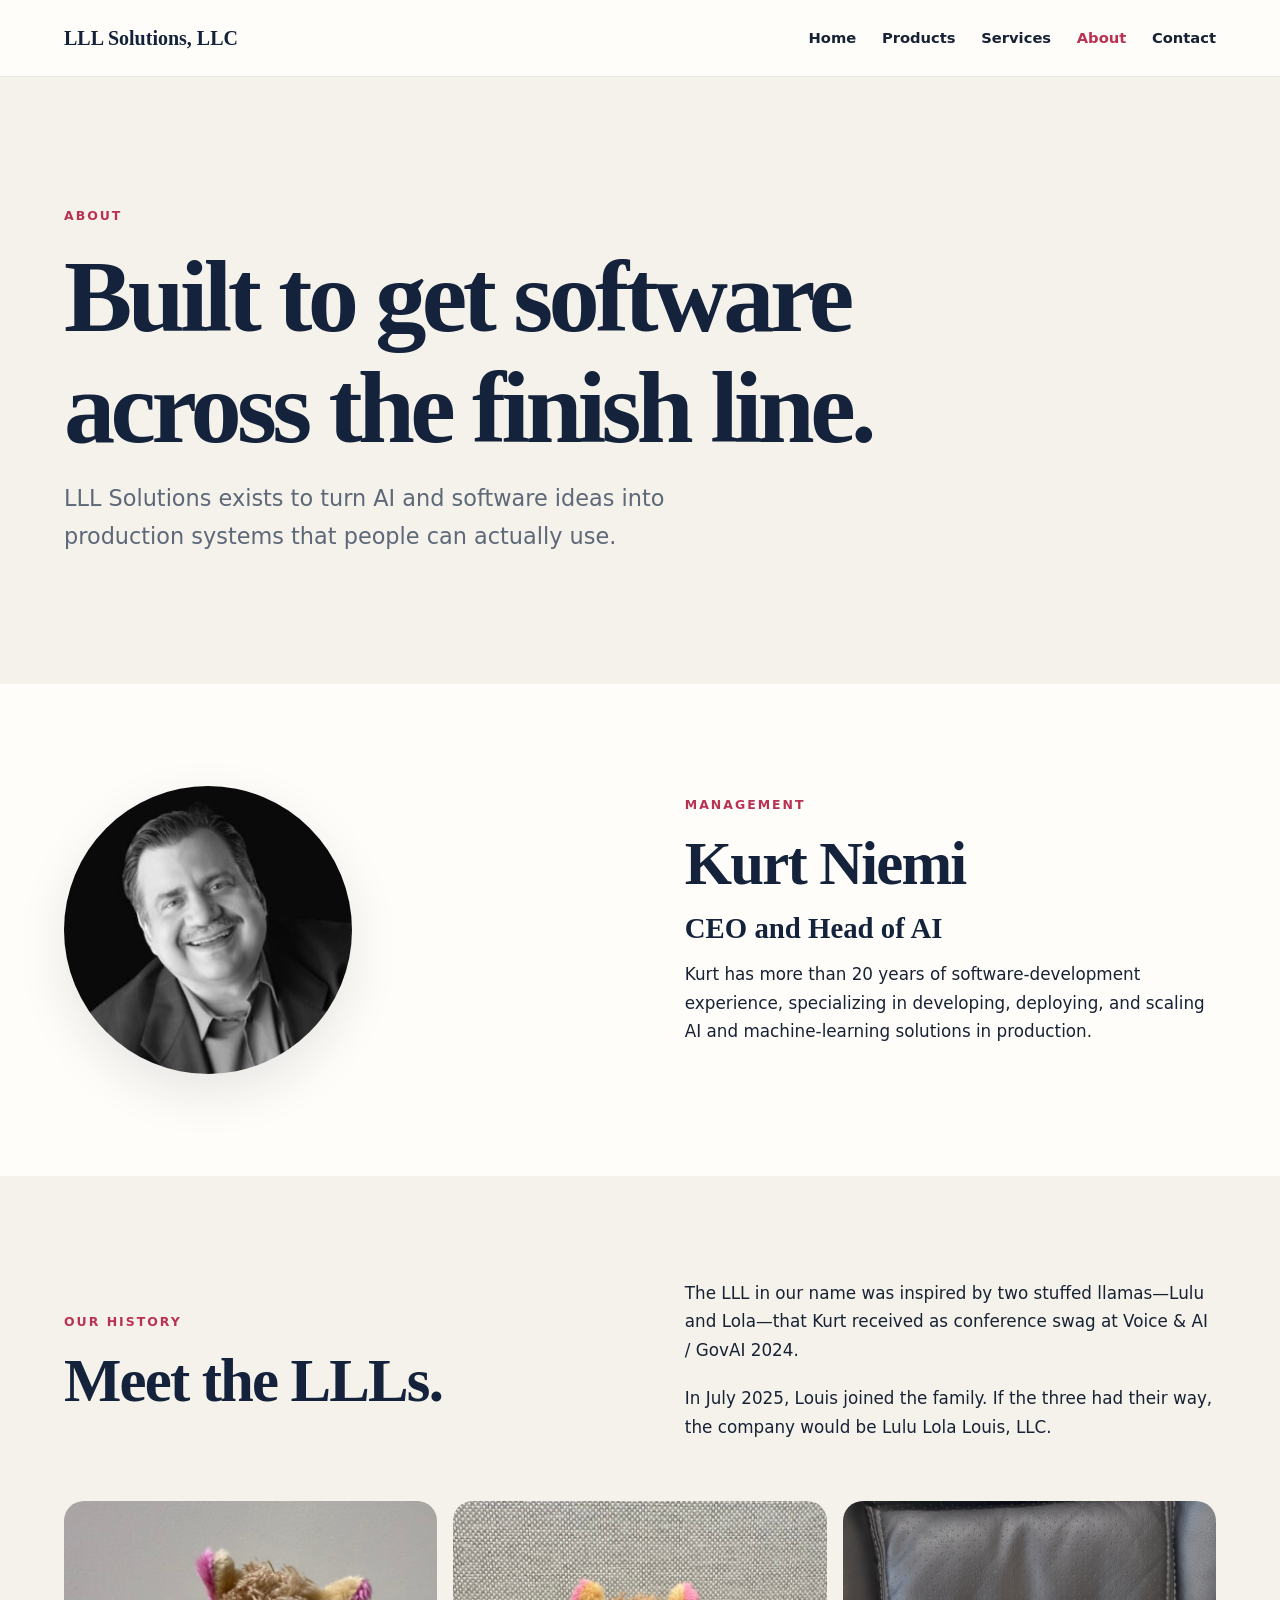
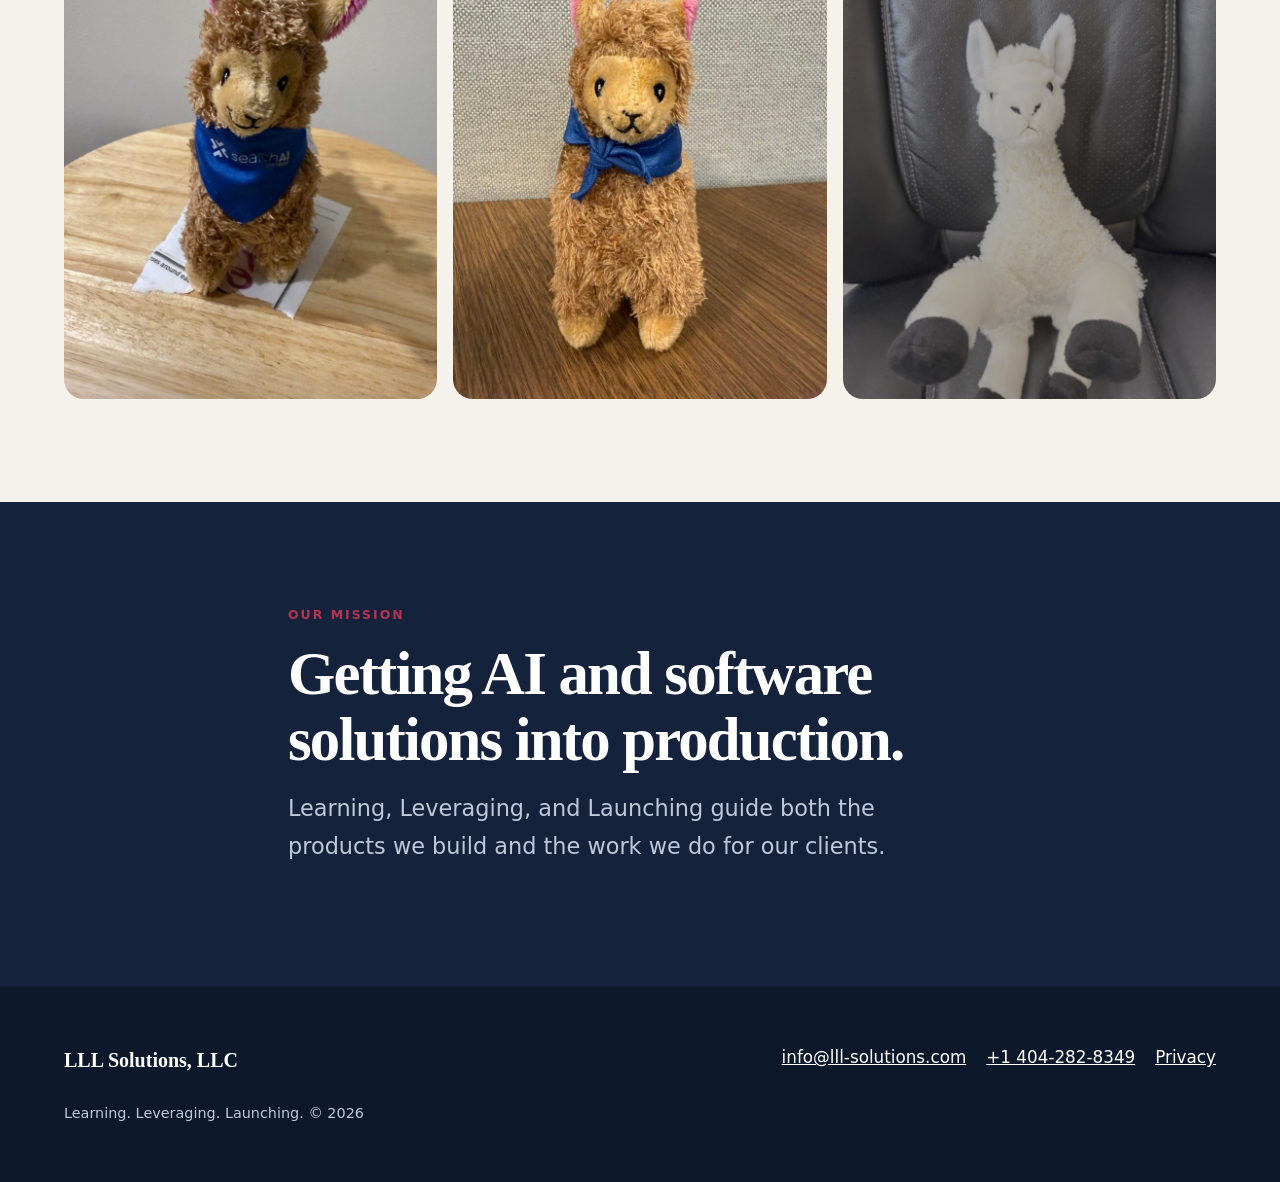
==== about/index.html @ f2076dd1 "Launch static LLL Solutions website" ====
<!doctype html>
<html lang="en">
<head>
  <meta charset="utf-8"><meta name="viewport" content="width=device-width, initial-scale=1">
  <meta name="description" content="The story, leadership, and mission of LLL Solutions.">
  <title>About — LLL Solutions, LLC</title>
  <link rel="stylesheet" href="/assets/styles.css"><script src="/assets/site.js" defer></script>
</head>
<body>
  <site-header></site-header>
  <main id="main">
    <header class="page-hero"><div class="container"><p class="eyebrow">About</p><h1>Built to get software across the finish line.</h1><p class="lede">LLL Solutions exists to turn AI and software ideas into production systems that people can actually use.</p></div></header>
    <section class="section"><div class="container split"><div><img class="profile-image" src="/assets/images/kurt-niemi.jpg" alt="Kurt Niemi, CEO and Head of AI"></div><div><p class="eyebrow">Management</p><h2>Kurt Niemi</h2><h3>CEO and Head of AI</h3><p>Kurt has more than 20 years of software-development experience, specializing in developing, deploying, and scaling AI and machine-learning solutions in production.</p></div></div></section>
    <section class="section section--soft"><div class="container split"><div><p class="eyebrow">Our history</p><h2>Meet the LLLs.</h2></div><div><p>The LLL in our name was inspired by two stuffed llamas—Lulu and Lola—that Kurt received as conference swag at Voice &amp; AI / GovAI 2024.</p><p>In July 2025, Louis joined the family. If the three had their way, the company would be Lulu Lola Louis, LLC.</p></div></div><div class="container gallery"><img src="/assets/images/lulu.jpg" alt="Lulu the llama"><img src="/assets/images/lola.jpg" alt="Lola the llama"><img src="/assets/images/louie.png" alt="Louis the llama"></div></section>
    <section class="section section--dark"><div class="text-container"><p class="eyebrow">Our mission</p><h2>Getting AI and software solutions into production.</h2><p class="lede">Learning, Leveraging, and Launching guide both the products we build and the work we do for our clients.</p></div></section>
  </main>
  <site-footer></site-footer>
</body>
</html>
---- assets/styles.css ----
:root {
  --ink: #172234;
  --muted: #5d6878;
  --paper: #fffdf9;
  --surface: #f5f2eb;
  --surface-strong: #e9e3d8;
  --accent: #e85473;
  --accent-dark: #b93252;
  --teal: #0d7770;
  --navy: #14233b;
  --white: #ffffff;
  --radius: 1.25rem;
  --shadow: 0 18px 50px rgb(23 34 52 / 10%);
  --content: 72rem;
  --text: 44rem;
  --space-section: clamp(4rem, 8vw, 7rem);
}

* { box-sizing: border-box; }

html { scroll-behavior: smooth; }

body {
  margin: 0;
  color: var(--ink);
  background: var(--paper);
  font-family: Inter, ui-sans-serif, system-ui, -apple-system, BlinkMacSystemFont, "Segoe UI", sans-serif;
  font-size: 1.05rem;
  line-height: 1.7;
}

img { display: block; max-width: 100%; }
a { color: var(--teal); }
a:hover { color: var(--accent-dark); }

h1, h2, h3 {
  margin: 0 0 1rem;
  color: var(--navy);
  font-family: Georgia, "Times New Roman", serif;
  line-height: 1.08;
}

h1 { font-size: clamp(3rem, 8vw, 6.5rem); letter-spacing: -0.045em; }
h2 { font-size: clamp(2.1rem, 5vw, 3.8rem); letter-spacing: -0.03em; }
h3 { font-size: clamp(1.35rem, 3vw, 1.8rem); }
p { margin: 0 0 1.25rem; }

.skip-link {
  position: fixed;
  left: 1rem;
  top: -5rem;
  z-index: 100;
  padding: .75rem 1rem;
  background: var(--navy);
  color: var(--white);
}
.skip-link:focus { top: 1rem; }

.site-header {
  position: sticky;
  top: 0;
  z-index: 20;
  border-bottom: 1px solid rgb(23 34 52 / 9%);
  background: rgb(255 253 249 / 92%);
  backdrop-filter: blur(16px);
}

.nav-wrap {
  display: flex;
  align-items: center;
  justify-content: space-between;
  width: min(calc(100% - 2rem), var(--content));
  min-height: 4.75rem;
  margin: auto;
  gap: 1.5rem;
}

.brand {
  color: var(--navy);
  font-family: Georgia, "Times New Roman", serif;
  font-size: 1.25rem;
  font-weight: 700;
  text-decoration: none;
  white-space: nowrap;
}

.nav-links { display: flex; align-items: center; gap: clamp(.7rem, 2vw, 1.6rem); }
.nav-links a { color: var(--ink); font-size: .92rem; font-weight: 700; text-decoration: none; }
.nav-links a:hover, .nav-links a[aria-current="page"] { color: var(--accent-dark); }

.container { width: min(calc(100% - 2rem), var(--content)); margin-inline: auto; }
.text-container { width: min(calc(100% - 2rem), var(--text)); margin-inline: auto; }
.section { padding-block: var(--space-section); }
.section--soft { background: var(--surface); }
.section--dark { color: #dfe8f5; background: var(--navy); }
.section--dark h2, .section--dark h3 { color: var(--white); }

.eyebrow {
  margin-bottom: 1rem;
  color: var(--accent-dark);
  font-size: .78rem;
  font-weight: 800;
  letter-spacing: .16em;
  text-transform: uppercase;
}

.lede { max-width: 43rem; color: var(--muted); font-size: clamp(1.15rem, 2vw, 1.4rem); }
.section--dark .lede { color: #bdc9da; }

.hero {
  display: grid;
  grid-template-columns: 1.1fr .9fr;
  align-items: center;
  min-height: calc(100vh - 4.75rem);
  gap: clamp(2rem, 7vw, 6rem);
  padding-block: clamp(4rem, 10vw, 8rem);
}

.hero__image, .feature-image {
  overflow: hidden;
  border-radius: var(--radius);
  box-shadow: var(--shadow);
}
.hero__image img, .feature-image img { width: 100%; aspect-ratio: 1; object-fit: cover; }

.actions { display: flex; flex-wrap: wrap; gap: .8rem; margin-top: 2rem; }
.button {
  display: inline-flex;
  align-items: center;
  justify-content: center;
  min-height: 3rem;
  padding: .7rem 1.2rem;
  border: 2px solid var(--navy);
  border-radius: 999px;
  background: var(--navy);
  color: var(--white);
  font-weight: 800;
  text-decoration: none;
}
.button:hover { border-color: var(--accent-dark); background: var(--accent-dark); color: var(--white); }
.button--ghost { background: transparent; color: var(--navy); }

.split {
  display: grid;
  grid-template-columns: repeat(2, minmax(0, 1fr));
  align-items: center;
  gap: clamp(2rem, 7vw, 6rem);
}

.card-grid { display: grid; grid-template-columns: repeat(3, minmax(0, 1fr)); gap: 1.25rem; margin-top: 3rem; }
.card {
  overflow: hidden;
  border: 1px solid rgb(23 34 52 / 9%);
  border-radius: var(--radius);
  background: var(--white);
  box-shadow: 0 10px 35px rgb(23 34 52 / 7%);
}
.card img { width: 100%; aspect-ratio: 16 / 10; object-fit: cover; }
.card__body { padding: 1.5rem; }
.card__body p:last-child { margin-bottom: 0; }

.page-hero { padding-block: clamp(4rem, 10vw, 8rem); background: var(--surface); }
.page-hero h1 { max-width: 60rem; }
.page-hero .lede { margin-bottom: 0; }

.profile-image { width: min(18rem, 70vw); border-radius: 50%; box-shadow: var(--shadow); }
.gallery { display: grid; grid-template-columns: repeat(3, minmax(0, 1fr)); gap: 1rem; margin-top: 2.5rem; }
.gallery img { width: 100%; aspect-ratio: 3 / 4; border-radius: var(--radius); object-fit: cover; }

.contact-panel {
  padding: clamp(2rem, 6vw, 4rem);
  border-radius: var(--radius);
  background: var(--navy);
  color: #dfe8f5;
  box-shadow: var(--shadow);
}
.contact-panel h2 { color: var(--white); }
.contact-panel a { color: #ff9caf; }
.contact-list { display: grid; gap: .8rem; margin: 2rem 0 0; padding: 0; list-style: none; }
.contact-list a { font-size: clamp(1.15rem, 3vw, 1.6rem); font-weight: 800; }

.legal { padding-block: var(--space-section); }
.legal h2 { margin-top: 2.5rem; font-size: 1.8rem; }

.site-footer { padding-block: 3.5rem; color: #bdc9da; background: #0d182a; }
.footer-grid { display: grid; grid-template-columns: 1fr auto; gap: 2rem; }
.footer-links { display: flex; flex-wrap: wrap; gap: .6rem 1.25rem; }
.site-footer a { color: var(--white); }
.copyright { margin: 1.5rem 0 0; font-size: .9rem; }

@media (max-width: 760px) {
  .nav-wrap { align-items: flex-start; flex-direction: column; padding-block: 1rem; }
  .nav-links { width: 100%; overflow-x: auto; padding-bottom: .25rem; }
  .site-header { position: static; }
  .hero { min-height: auto; }
  .hero, .split, .card-grid, .gallery, .footer-grid { grid-template-columns: 1fr; }
  .hero__image { max-width: 30rem; }
  .gallery { grid-template-columns: repeat(2, minmax(0, 1fr)); }
  .gallery img:last-child { grid-column: 1 / -1; width: 50%; margin-inline: auto; }
}

@media (prefers-reduced-motion: no-preference) {
  .card, .button { transition: transform 180ms ease, box-shadow 180ms ease, background 180ms ease; }
  .card:hover { transform: translateY(-4px); box-shadow: var(--shadow); }
  .button:hover { transform: translateY(-1px); }
}
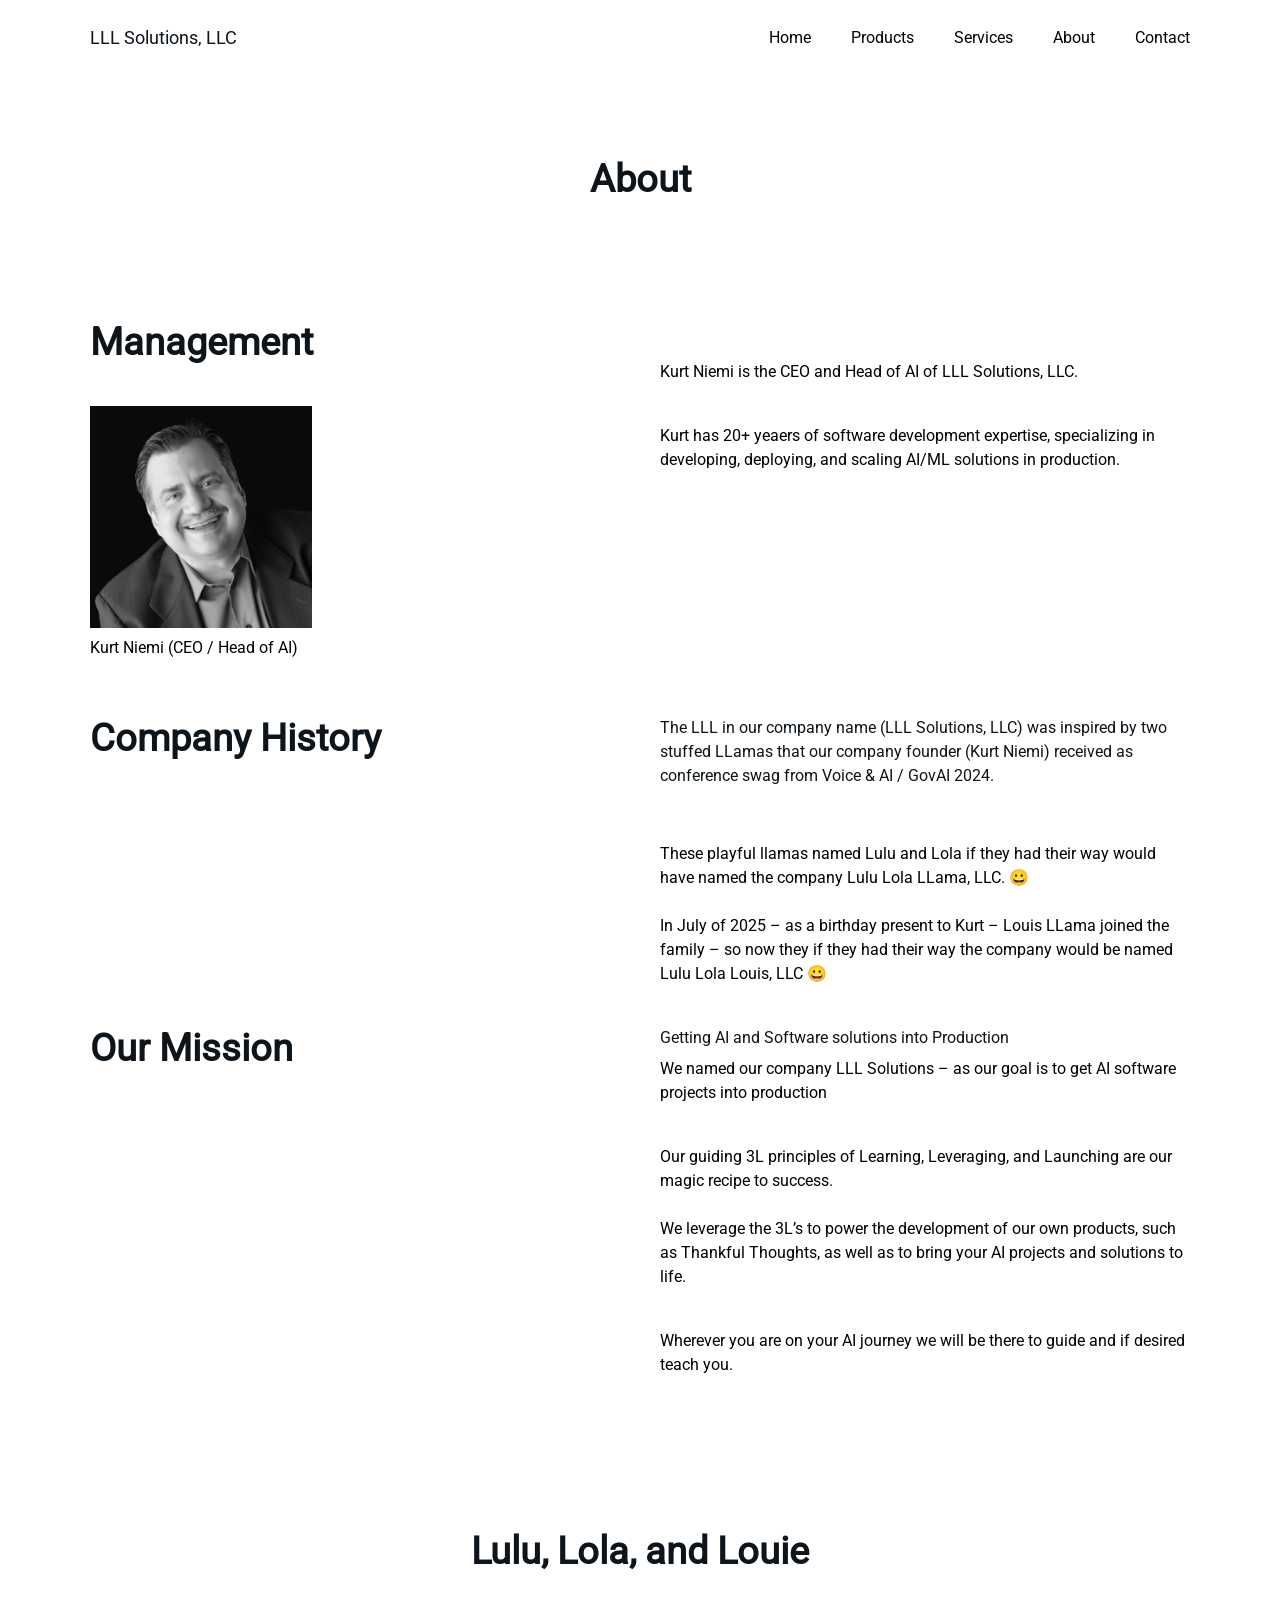
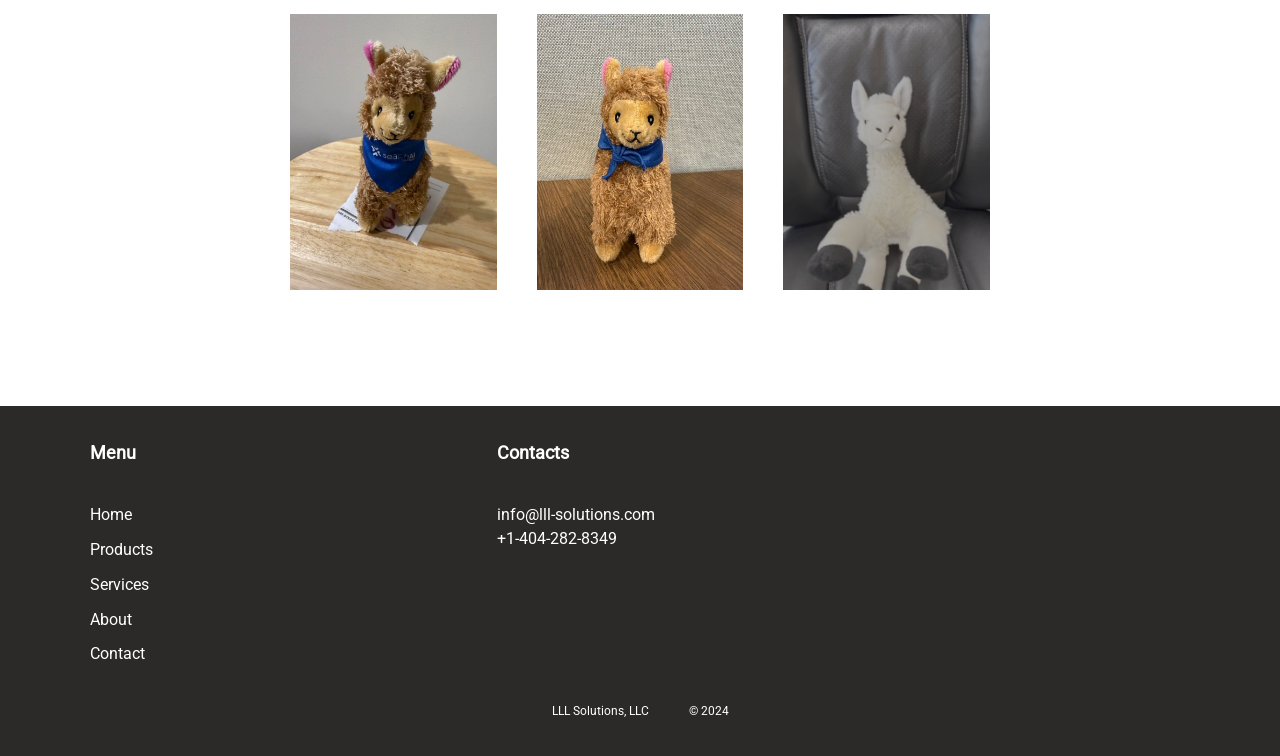
==== commit f7aae7a2: "Mirror original WordPress site as static HTML" ====
--- a/about/index.html
+++ b/about/index.html
@@ -1,19 +1,423 @@
-<!doctype html>
-<html lang="en">
+<!DOCTYPE html>
+<html lang="en-US">
 <head>
-  <meta charset="utf-8"><meta name="viewport" content="width=device-width, initial-scale=1">
-  <meta name="description" content="The story, leadership, and mission of LLL Solutions.">
-  <title>About — LLL Solutions, LLC</title>
-  <link rel="stylesheet" href="/assets/styles.css"><script src="/assets/site.js" defer></script>
+	<meta charset="UTF-8" />
+	<meta name="viewport" content="width=device-width, initial-scale=1" />
+<meta name='robots' content='max-image-preview:large' />
+	<style>img:is([sizes="auto" i], [sizes^="auto," i]) { contain-intrinsic-size: 3000px 1500px }</style>
+	<title>About &#8211; LLL Solutions, LLC</title>
+<script>
+window._wpemojiSettings = {"baseUrl":"https:\/\/s.w.org\/images\/core\/emoji\/15.0.3\/72x72\/","ext":".png","svgUrl":"https:\/\/s.w.org\/images\/core\/emoji\/15.0.3\/svg\/","svgExt":".svg","source":{"concatemoji":"https:\/\/lll-solutions.com\/wp-includes\/js\/wp-emoji-release.min.js?ver=6.7.9"}};
+/*! This file is auto-generated */
+!function(i,n){var o,s,e;function c(e){try{var t={supportTests:e,timestamp:(new Date).valueOf()};sessionStorage.setItem(o,JSON.stringify(t))}catch(e){}}function p(e,t,n){e.clearRect(0,0,e.canvas.width,e.canvas.height),e.fillText(t,0,0);var t=new Uint32Array(e.getImageData(0,0,e.canvas.width,e.canvas.height).data),r=(e.clearRect(0,0,e.canvas.width,e.canvas.height),e.fillText(n,0,0),new Uint32Array(e.getImageData(0,0,e.canvas.width,e.canvas.height).data));return t.every(function(e,t){return e===r[t]})}function u(e,t,n){switch(t){case"flag":return n(e,"\ud83c\udff3\ufe0f\u200d\u26a7\ufe0f","\ud83c\udff3\ufe0f\u200b\u26a7\ufe0f")?!1:!n(e,"\ud83c\uddfa\ud83c\uddf3","\ud83c\uddfa\u200b\ud83c\uddf3")&&!n(e,"\ud83c\udff4\udb40\udc67\udb40\udc62\udb40\udc65\udb40\udc6e\udb40\udc67\udb40\udc7f","\ud83c\udff4\u200b\udb40\udc67\u200b\udb40\udc62\u200b\udb40\udc65\u200b\udb40\udc6e\u200b\udb40\udc67\u200b\udb40\udc7f");case"emoji":return!n(e,"\ud83d\udc26\u200d\u2b1b","\ud83d\udc26\u200b\u2b1b")}return!1}function f(e,t,n){var r="undefined"!=typeof WorkerGlobalScope&&self instanceof WorkerGlobalScope?new OffscreenCanvas(300,150):i.createElement("canvas"),a=r.getContext("2d",{willReadFrequently:!0}),o=(a.textBaseline="top",a.font="600 32px Arial",{});return e.forEach(function(e){o[e]=t(a,e,n)}),o}function t(e){var t=i.createElement("script");t.src=e,t.defer=!0,i.head.appendChild(t)}"undefined"!=typeof Promise&&(o="wpEmojiSettingsSupports",s=["flag","emoji"],n.supports={everything:!0,everythingExceptFlag:!0},e=new Promise(function(e){i.addEventListener("DOMContentLoaded",e,{once:!0})}),new Promise(function(t){var n=function(){try{var e=JSON.parse(sessionStorage.getItem(o));if("object"==typeof e&&"number"==typeof e.timestamp&&(new Date).valueOf()<e.timestamp+604800&&"object"==typeof e.supportTests)return e.supportTests}catch(e){}return null}();if(!n){if("undefined"!=typeof Worker&&"undefined"!=typeof OffscreenCanvas&&"undefined"!=typeof URL&&URL.createObjectURL&&"undefined"!=typeof Blob)try{var e="postMessage("+f.toString()+"("+[JSON.stringify(s),u.toString(),p.toString()].join(",")+"));",r=new Blob([e],{type:"text/javascript"}),a=new Worker(URL.createObjectURL(r),{name:"wpTestEmojiSupports"});return void(a.onmessage=function(e){c(n=e.data),a.terminate(),t(n)})}catch(e){}c(n=f(s,u,p))}t(n)}).then(function(e){for(var t in e)n.supports[t]=e[t],n.supports.everything=n.supports.everything&&n.supports[t],"flag"!==t&&(n.supports.everythingExceptFlag=n.supports.everythingExceptFlag&&n.supports[t]);n.supports.everythingExceptFlag=n.supports.everythingExceptFlag&&!n.supports.flag,n.DOMReady=!1,n.readyCallback=function(){n.DOMReady=!0}}).then(function(){return e}).then(function(){var e;n.supports.everything||(n.readyCallback(),(e=n.source||{}).concatemoji?t(e.concatemoji):e.wpemoji&&e.twemoji&&(t(e.twemoji),t(e.wpemoji)))}))}((window,document),window._wpemojiSettings);
+</script>
+
+<style id='wp-block-site-logo-inline-css'>
+.wp-block-site-logo{box-sizing:border-box;line-height:0}.wp-block-site-logo a{display:inline-block;line-height:0}.wp-block-site-logo.is-default-size img{height:auto;width:120px}.wp-block-site-logo img{height:auto;max-width:100%}.wp-block-site-logo a,.wp-block-site-logo img{border-radius:inherit}.wp-block-site-logo.aligncenter{margin-left:auto;margin-right:auto;text-align:center}:root :where(.wp-block-site-logo.is-style-rounded){border-radius:9999px}
+</style>
+<style id='wp-block-site-title-inline-css'>
+.wp-block-site-title{box-sizing:border-box}.wp-block-site-title :where(a){color:inherit;font-family:inherit;font-size:inherit;font-style:inherit;font-weight:inherit;letter-spacing:inherit;line-height:inherit;text-decoration:inherit}
+</style>
+<style id='wp-block-group-inline-css'>
+.wp-block-group{box-sizing:border-box}:where(.wp-block-group.wp-block-group-is-layout-constrained){position:relative}
+</style>
+<style id='wp-block-navigation-link-inline-css'>
+.wp-block-navigation .wp-block-navigation-item__label{overflow-wrap:break-word}.wp-block-navigation .wp-block-navigation-item__description{display:none}.link-ui-tools{border-top:1px solid #f0f0f0;padding:8px}.link-ui-block-inserter{padding-top:8px}.link-ui-block-inserter__back{margin-left:8px;text-transform:uppercase}
+</style>
+<link rel="stylesheet" id="wp-block-navigation-css" href="/wp-includes/blocks/navigation/style.min.css" media="all" />
+<style id='wp-block-post-title-inline-css'>
+.wp-block-post-title{box-sizing:border-box;word-break:break-word}.wp-block-post-title :where(a){display:inline-block;font-family:inherit;font-size:inherit;font-style:inherit;font-weight:inherit;letter-spacing:inherit;line-height:inherit;text-decoration:inherit}
+</style>
+<style id='wp-block-heading-inline-css'>
+h1.has-background,h2.has-background,h3.has-background,h4.has-background,h5.has-background,h6.has-background{padding:1.25em 2.375em}h1.has-text-align-left[style*=writing-mode]:where([style*=vertical-lr]),h1.has-text-align-right[style*=writing-mode]:where([style*=vertical-rl]),h2.has-text-align-left[style*=writing-mode]:where([style*=vertical-lr]),h2.has-text-align-right[style*=writing-mode]:where([style*=vertical-rl]),h3.has-text-align-left[style*=writing-mode]:where([style*=vertical-lr]),h3.has-text-align-right[style*=writing-mode]:where([style*=vertical-rl]),h4.has-text-align-left[style*=writing-mode]:where([style*=vertical-lr]),h4.has-text-align-right[style*=writing-mode]:where([style*=vertical-rl]),h5.has-text-align-left[style*=writing-mode]:where([style*=vertical-lr]),h5.has-text-align-right[style*=writing-mode]:where([style*=vertical-rl]),h6.has-text-align-left[style*=writing-mode]:where([style*=vertical-lr]),h6.has-text-align-right[style*=writing-mode]:where([style*=vertical-rl]){rotate:180deg}
+</style>
+<style id='wp-block-image-inline-css'>
+.wp-block-image a{display:inline-block}.wp-block-image img{box-sizing:border-box;height:auto;max-width:100%;vertical-align:bottom}@media (prefers-reduced-motion:no-preference){.wp-block-image img.hide{visibility:hidden}.wp-block-image img.show{animation:show-content-image .4s}}.wp-block-image[style*=border-radius] img,.wp-block-image[style*=border-radius]>a{border-radius:inherit}.wp-block-image.has-custom-border img{box-sizing:border-box}.wp-block-image.aligncenter{text-align:center}.wp-block-image.alignfull a,.wp-block-image.alignwide a{width:100%}.wp-block-image.alignfull img,.wp-block-image.alignwide img{height:auto;width:100%}.wp-block-image .aligncenter,.wp-block-image .alignleft,.wp-block-image .alignright,.wp-block-image.aligncenter,.wp-block-image.alignleft,.wp-block-image.alignright{display:table}.wp-block-image .aligncenter>figcaption,.wp-block-image .alignleft>figcaption,.wp-block-image .alignright>figcaption,.wp-block-image.aligncenter>figcaption,.wp-block-image.alignleft>figcaption,.wp-block-image.alignright>figcaption{caption-side:bottom;display:table-caption}.wp-block-image .alignleft{float:left;margin:.5em 1em .5em 0}.wp-block-image .alignright{float:right;margin:.5em 0 .5em 1em}.wp-block-image .aligncenter{margin-left:auto;margin-right:auto}.wp-block-image :where(figcaption){margin-bottom:1em;margin-top:.5em}.wp-block-image.is-style-circle-mask img{border-radius:9999px}@supports ((-webkit-mask-image:none) or (mask-image:none)) or (-webkit-mask-image:none){.wp-block-image.is-style-circle-mask img{border-radius:0;-webkit-mask-image:url('data:image/svg+xml;utf8,<svg viewBox="0 0 100 100" xmlns="http://www.w3.org/2000/svg"><circle cx="50" cy="50" r="50"/></svg>');mask-image:url('data:image/svg+xml;utf8,<svg viewBox="0 0 100 100" xmlns="http://www.w3.org/2000/svg"><circle cx="50" cy="50" r="50"/></svg>');mask-mode:alpha;-webkit-mask-position:center;mask-position:center;-webkit-mask-repeat:no-repeat;mask-repeat:no-repeat;-webkit-mask-size:contain;mask-size:contain}}:root :where(.wp-block-image.is-style-rounded img,.wp-block-image .is-style-rounded img){border-radius:9999px}.wp-block-image figure{margin:0}.wp-lightbox-container{display:flex;flex-direction:column;position:relative}.wp-lightbox-container img{cursor:zoom-in}.wp-lightbox-container img:hover+button{opacity:1}.wp-lightbox-container button{align-items:center;-webkit-backdrop-filter:blur(16px) saturate(180%);backdrop-filter:blur(16px) saturate(180%);background-color:#5a5a5a40;border:none;border-radius:4px;cursor:zoom-in;display:flex;height:20px;justify-content:center;opacity:0;padding:0;position:absolute;right:16px;text-align:center;top:16px;transition:opacity .2s ease;width:20px;z-index:100}.wp-lightbox-container button:focus-visible{outline:3px auto #5a5a5a40;outline:3px auto -webkit-focus-ring-color;outline-offset:3px}.wp-lightbox-container button:hover{cursor:pointer;opacity:1}.wp-lightbox-container button:focus{opacity:1}.wp-lightbox-container button:focus,.wp-lightbox-container button:hover,.wp-lightbox-container button:not(:hover):not(:active):not(.has-background){background-color:#5a5a5a40;border:none}.wp-lightbox-overlay{box-sizing:border-box;cursor:zoom-out;height:100vh;left:0;overflow:hidden;position:fixed;top:0;visibility:hidden;width:100%;z-index:100000}.wp-lightbox-overlay .close-button{align-items:center;cursor:pointer;display:flex;justify-content:center;min-height:40px;min-width:40px;padding:0;position:absolute;right:calc(env(safe-area-inset-right) + 16px);top:calc(env(safe-area-inset-top) + 16px);z-index:5000000}.wp-lightbox-overlay .close-button:focus,.wp-lightbox-overlay .close-button:hover,.wp-lightbox-overlay .close-button:not(:hover):not(:active):not(.has-background){background:none;border:none}.wp-lightbox-overlay .lightbox-image-container{height:var(--wp--lightbox-container-height);left:50%;overflow:hidden;position:absolute;top:50%;transform:translate(-50%,-50%);transform-origin:top left;width:var(--wp--lightbox-container-width);z-index:9999999999}.wp-lightbox-overlay .wp-block-image{align-items:center;box-sizing:border-box;display:flex;height:100%;justify-content:center;margin:0;position:relative;transform-origin:0 0;width:100%;z-index:3000000}.wp-lightbox-overlay .wp-block-image img{height:var(--wp--lightbox-image-height);min-height:var(--wp--lightbox-image-height);min-width:var(--wp--lightbox-image-width);width:var(--wp--lightbox-image-width)}.wp-lightbox-overlay .wp-block-image figcaption{display:none}.wp-lightbox-overlay button{background:none;border:none}.wp-lightbox-overlay .scrim{background-color:#fff;height:100%;opacity:.9;position:absolute;width:100%;z-index:2000000}.wp-lightbox-overlay.active{animation:turn-on-visibility .25s both;visibility:visible}.wp-lightbox-overlay.active img{animation:turn-on-visibility .35s both}.wp-lightbox-overlay.show-closing-animation:not(.active){animation:turn-off-visibility .35s both}.wp-lightbox-overlay.show-closing-animation:not(.active) img{animation:turn-off-visibility .25s both}@media (prefers-reduced-motion:no-preference){.wp-lightbox-overlay.zoom.active{animation:none;opacity:1;visibility:visible}.wp-lightbox-overlay.zoom.active .lightbox-image-container{animation:lightbox-zoom-in .4s}.wp-lightbox-overlay.zoom.active .lightbox-image-container img{animation:none}.wp-lightbox-overlay.zoom.active .scrim{animation:turn-on-visibility .4s forwards}.wp-lightbox-overlay.zoom.show-closing-animation:not(.active){animation:none}.wp-lightbox-overlay.zoom.show-closing-animation:not(.active) .lightbox-image-container{animation:lightbox-zoom-out .4s}.wp-lightbox-overlay.zoom.show-closing-animation:not(.active) .lightbox-image-container img{animation:none}.wp-lightbox-overlay.zoom.show-closing-animation:not(.active) .scrim{animation:turn-off-visibility .4s forwards}}@keyframes show-content-image{0%{visibility:hidden}99%{visibility:hidden}to{visibility:visible}}@keyframes turn-on-visibility{0%{opacity:0}to{opacity:1}}@keyframes turn-off-visibility{0%{opacity:1;visibility:visible}99%{opacity:0;visibility:visible}to{opacity:0;visibility:hidden}}@keyframes lightbox-zoom-in{0%{transform:translate(calc((-100vw + var(--wp--lightbox-scrollbar-width))/2 + var(--wp--lightbox-initial-left-position)),calc(-50vh + var(--wp--lightbox-initial-top-position))) scale(var(--wp--lightbox-scale))}to{transform:translate(-50%,-50%) scale(1)}}@keyframes lightbox-zoom-out{0%{transform:translate(-50%,-50%) scale(1);visibility:visible}99%{visibility:visible}to{transform:translate(calc((-100vw + var(--wp--lightbox-scrollbar-width))/2 + var(--wp--lightbox-initial-left-position)),calc(-50vh + var(--wp--lightbox-initial-top-position))) scale(var(--wp--lightbox-scale));visibility:hidden}}
+</style>
+<style id='wp-block-paragraph-inline-css'>
+.is-small-text{font-size:.875em}.is-regular-text{font-size:1em}.is-large-text{font-size:2.25em}.is-larger-text{font-size:3em}.has-drop-cap:not(:focus):first-letter{float:left;font-size:8.4em;font-style:normal;font-weight:100;line-height:.68;margin:.05em .1em 0 0;text-transform:uppercase}body.rtl .has-drop-cap:not(:focus):first-letter{float:none;margin-left:.1em}p.has-drop-cap.has-background{overflow:hidden}:root :where(p.has-background){padding:1.25em 2.375em}:where(p.has-text-color:not(.has-link-color)) a{color:inherit}p.has-text-align-left[style*="writing-mode:vertical-lr"],p.has-text-align-right[style*="writing-mode:vertical-rl"]{rotate:180deg}
+</style>
+<style id='wp-block-columns-inline-css'>
+.wp-block-columns{align-items:normal!important;box-sizing:border-box;display:flex;flex-wrap:wrap!important}@media (min-width:782px){.wp-block-columns{flex-wrap:nowrap!important}}.wp-block-columns.are-vertically-aligned-top{align-items:flex-start}.wp-block-columns.are-vertically-aligned-center{align-items:center}.wp-block-columns.are-vertically-aligned-bottom{align-items:flex-end}@media (max-width:781px){.wp-block-columns:not(.is-not-stacked-on-mobile)>.wp-block-column{flex-basis:100%!important}}@media (min-width:782px){.wp-block-columns:not(.is-not-stacked-on-mobile)>.wp-block-column{flex-basis:0;flex-grow:1}.wp-block-columns:not(.is-not-stacked-on-mobile)>.wp-block-column[style*=flex-basis]{flex-grow:0}}.wp-block-columns.is-not-stacked-on-mobile{flex-wrap:nowrap!important}.wp-block-columns.is-not-stacked-on-mobile>.wp-block-column{flex-basis:0;flex-grow:1}.wp-block-columns.is-not-stacked-on-mobile>.wp-block-column[style*=flex-basis]{flex-grow:0}:where(.wp-block-columns){margin-bottom:1.75em}:where(.wp-block-columns.has-background){padding:1.25em 2.375em}.wp-block-column{flex-grow:1;min-width:0;overflow-wrap:break-word;word-break:break-word}.wp-block-column.is-vertically-aligned-top{align-self:flex-start}.wp-block-column.is-vertically-aligned-center{align-self:center}.wp-block-column.is-vertically-aligned-bottom{align-self:flex-end}.wp-block-column.is-vertically-aligned-stretch{align-self:stretch}.wp-block-column.is-vertically-aligned-bottom,.wp-block-column.is-vertically-aligned-center,.wp-block-column.is-vertically-aligned-top{width:100%}
+</style>
+<style id='wp-block-post-content-inline-css'>
+.wp-block-post-content{display:flow-root}
+</style>
+<style id='wp-emoji-styles-inline-css'>
+
+	img.wp-smiley, img.emoji {
+		display: inline !important;
+		border: none !important;
+		box-shadow: none !important;
+		height: 1em !important;
+		width: 1em !important;
+		margin: 0 0.07em !important;
+		vertical-align: -0.1em !important;
+		background: none !important;
+		padding: 0 !important;
+	}
+</style>
+<style id='wp-block-library-inline-css'>
+:root{--wp-admin-theme-color:#007cba;--wp-admin-theme-color--rgb:0,124,186;--wp-admin-theme-color-darker-10:#006ba1;--wp-admin-theme-color-darker-10--rgb:0,107,161;--wp-admin-theme-color-darker-20:#005a87;--wp-admin-theme-color-darker-20--rgb:0,90,135;--wp-admin-border-width-focus:2px;--wp-block-synced-color:#7a00df;--wp-block-synced-color--rgb:122,0,223;--wp-bound-block-color:var(--wp-block-synced-color)}@media (min-resolution:192dpi){:root{--wp-admin-border-width-focus:1.5px}}.wp-element-button{cursor:pointer}:root{--wp--preset--font-size--normal:16px;--wp--preset--font-size--huge:42px}:root .has-very-light-gray-background-color{background-color:#eee}:root .has-very-dark-gray-background-color{background-color:#313131}:root .has-very-light-gray-color{color:#eee}:root .has-very-dark-gray-color{color:#313131}:root .has-vivid-green-cyan-to-vivid-cyan-blue-gradient-background{background:linear-gradient(135deg,#00d084,#0693e3)}:root .has-purple-crush-gradient-background{background:linear-gradient(135deg,#34e2e4,#4721fb 50%,#ab1dfe)}:root .has-hazy-dawn-gradient-background{background:linear-gradient(135deg,#faaca8,#dad0ec)}:root .has-subdued-olive-gradient-background{background:linear-gradient(135deg,#fafae1,#67a671)}:root .has-atomic-cream-gradient-background{background:linear-gradient(135deg,#fdd79a,#004a59)}:root .has-nightshade-gradient-background{background:linear-gradient(135deg,#330968,#31cdcf)}:root .has-midnight-gradient-background{background:linear-gradient(135deg,#020381,#2874fc)}.has-regular-font-size{font-size:1em}.has-larger-font-size{font-size:2.625em}.has-normal-font-size{font-size:var(--wp--preset--font-size--normal)}.has-huge-font-size{font-size:var(--wp--preset--font-size--huge)}.has-text-align-center{text-align:center}.has-text-align-left{text-align:left}.has-text-align-right{text-align:right}#end-resizable-editor-section{display:none}.aligncenter{clear:both}.items-justified-left{justify-content:flex-start}.items-justified-center{justify-content:center}.items-justified-right{justify-content:flex-end}.items-justified-space-between{justify-content:space-between}.screen-reader-text{border:0;clip:rect(1px,1px,1px,1px);clip-path:inset(50%);height:1px;margin:-1px;overflow:hidden;padding:0;position:absolute;width:1px;word-wrap:normal!important}.screen-reader-text:focus{background-color:#ddd;clip:auto!important;clip-path:none;color:#444;display:block;font-size:1em;height:auto;left:5px;line-height:normal;padding:15px 23px 14px;text-decoration:none;top:5px;width:auto;z-index:100000}html :where(.has-border-color){border-style:solid}html :where([style*=border-top-color]){border-top-style:solid}html :where([style*=border-right-color]){border-right-style:solid}html :where([style*=border-bottom-color]){border-bottom-style:solid}html :where([style*=border-left-color]){border-left-style:solid}html :where([style*=border-width]){border-style:solid}html :where([style*=border-top-width]){border-top-style:solid}html :where([style*=border-right-width]){border-right-style:solid}html :where([style*=border-bottom-width]){border-bottom-style:solid}html :where([style*=border-left-width]){border-left-style:solid}html :where(img[class*=wp-image-]){height:auto;max-width:100%}:where(figure){margin:0 0 1em}html :where(.is-position-sticky){--wp-admin--admin-bar--position-offset:var(--wp-admin--admin-bar--height,0px)}@media screen and (max-width:600px){html :where(.is-position-sticky){--wp-admin--admin-bar--position-offset:0px}}
+</style>
+<style id='global-styles-inline-css'>
+:root{--wp--preset--aspect-ratio--square: 1;--wp--preset--aspect-ratio--4-3: 4/3;--wp--preset--aspect-ratio--3-4: 3/4;--wp--preset--aspect-ratio--3-2: 3/2;--wp--preset--aspect-ratio--2-3: 2/3;--wp--preset--aspect-ratio--16-9: 16/9;--wp--preset--aspect-ratio--9-16: 9/16;--wp--preset--color--black: #000000;--wp--preset--color--cyan-bluish-gray: #abb8c3;--wp--preset--color--white: #ffffff;--wp--preset--color--pale-pink: #f78da7;--wp--preset--color--vivid-red: #cf2e2e;--wp--preset--color--luminous-vivid-orange: #ff6900;--wp--preset--color--luminous-vivid-amber: #fcb900;--wp--preset--color--light-green-cyan: #7bdcb5;--wp--preset--color--vivid-green-cyan: #00d084;--wp--preset--color--pale-cyan-blue: #8ed1fc;--wp--preset--color--vivid-cyan-blue: #0693e3;--wp--preset--color--vivid-purple: #9b51e0;--wp--preset--color--color-1: #E1D7C6;--wp--preset--color--color-2: #2C2A29;--wp--preset--color--color-3: #5A504A;--wp--preset--color--light: #ffffff;--wp--preset--color--dark: #0d141a;--wp--preset--color--grey: #B8C0CC;--wp--preset--gradient--vivid-cyan-blue-to-vivid-purple: linear-gradient(135deg,rgba(6,147,227,1) 0%,rgb(155,81,224) 100%);--wp--preset--gradient--light-green-cyan-to-vivid-green-cyan: linear-gradient(135deg,rgb(122,220,180) 0%,rgb(0,208,130) 100%);--wp--preset--gradient--luminous-vivid-amber-to-luminous-vivid-orange: linear-gradient(135deg,rgba(252,185,0,1) 0%,rgba(255,105,0,1) 100%);--wp--preset--gradient--luminous-vivid-orange-to-vivid-red: linear-gradient(135deg,rgba(255,105,0,1) 0%,rgb(207,46,46) 100%);--wp--preset--gradient--very-light-gray-to-cyan-bluish-gray: linear-gradient(135deg,rgb(238,238,238) 0%,rgb(169,184,195) 100%);--wp--preset--gradient--cool-to-warm-spectrum: linear-gradient(135deg,rgb(74,234,220) 0%,rgb(151,120,209) 20%,rgb(207,42,186) 40%,rgb(238,44,130) 60%,rgb(251,105,98) 80%,rgb(254,248,76) 100%);--wp--preset--gradient--blush-light-purple: linear-gradient(135deg,rgb(255,206,236) 0%,rgb(152,150,240) 100%);--wp--preset--gradient--blush-bordeaux: linear-gradient(135deg,rgb(254,205,165) 0%,rgb(254,45,45) 50%,rgb(107,0,62) 100%);--wp--preset--gradient--luminous-dusk: linear-gradient(135deg,rgb(255,203,112) 0%,rgb(199,81,192) 50%,rgb(65,88,208) 100%);--wp--preset--gradient--pale-ocean: linear-gradient(135deg,rgb(255,245,203) 0%,rgb(182,227,212) 50%,rgb(51,167,181) 100%);--wp--preset--gradient--electric-grass: linear-gradient(135deg,rgb(202,248,128) 0%,rgb(113,206,126) 100%);--wp--preset--gradient--midnight: linear-gradient(135deg,rgb(2,3,129) 0%,rgb(40,116,252) 100%);--wp--preset--gradient--gradient-one: linear-gradient(135deg, #E1D7C6 0%, #D4A373 100%);--wp--preset--font-size--small: 12px;--wp--preset--font-size--medium: 16px;--wp--preset--font-size--large: 18px;--wp--preset--font-size--x-large: 38px;--wp--preset--font-size--xx-large: 60px;--wp--preset--font-family--system: -apple-system,BlinkMacSystemFont,"Segoe UI",Roboto,Oxygen-Sans,Ubuntu,Cantarell,"Helvetica Neue",sans-serif;--wp--preset--font-family--serif: "Times New Roman","New York",Times,"Noto Serif",serif;--wp--preset--font-family--monospace: Consolas,Menlo,Monaco,"SF Mono","DejaVu Sans Mono","Roboto Mono","Courier New",Courier,monospace;--wp--preset--font-family--dmsans: DMSans, sans-serif;--wp--preset--font-family--caudex: Caudex, serif;--wp--preset--font-family--cormorant: Cormorant, serif;--wp--preset--font-family--dmserif-display: DMSerifDisplay, serif;--wp--preset--font-family--firasans: FiraSans, sans-serif;--wp--preset--font-family--gruppo: Gruppo, sans-serif;--wp--preset--font-family--junge: Junge, serif;--wp--preset--font-family--montserrat: Montserrat, sans-serif;--wp--preset--font-family--nunitosans: NunitoSans, sans-serif;--wp--preset--font-family--playfairdisplay: PlayfairDisplay, serif;--wp--preset--font-family--poppins: Poppins, sans-serif;--wp--preset--font-family--prompt: Prompt, sans-serif;--wp--preset--font-family--prostoone: ProstoOne, sans-serif;--wp--preset--font-family--roboto: Roboto, sans-serif;--wp--preset--font-family--titilliumweb: TitilliumWeb, sans-serif;--wp--preset--font-family--trirong: Trirong, serif;--wp--preset--font-family--lato: Lato, sans-serif;--wp--preset--font-family--ibm-plex-mono: IBM Plex Mono, monospace, sans-serif;--wp--preset--font-family--prata: Prata, serif;--wp--preset--font-family--catamaran: Catamaran, sans-serif;--wp--preset--font-family--open-sans: Open Sans, sans-serif;--wp--preset--font-family--manrope: Manrope, sans-serif;--wp--preset--spacing--20: 0.44rem;--wp--preset--spacing--30: 0.67rem;--wp--preset--spacing--40: 1rem;--wp--preset--spacing--50: 1.5rem;--wp--preset--spacing--60: 2.25rem;--wp--preset--spacing--70: 3.38rem;--wp--preset--spacing--80: 5.06rem;--wp--preset--shadow--natural: 6px 6px 9px rgba(0, 0, 0, 0.2);--wp--preset--shadow--deep: 12px 12px 50px rgba(0, 0, 0, 0.4);--wp--preset--shadow--sharp: 6px 6px 0px rgba(0, 0, 0, 0.2);--wp--preset--shadow--outlined: 6px 6px 0px -3px rgba(255, 255, 255, 1), 6px 6px rgba(0, 0, 0, 1);--wp--preset--shadow--crisp: 6px 6px 0px rgba(0, 0, 0, 1);}:root { --wp--style--global--content-size: 700px;--wp--style--global--wide-size: 1100px; }:where(body) { margin: 0; }.wp-site-blocks { padding-top: var(--wp--style--root--padding-top); padding-bottom: var(--wp--style--root--padding-bottom); }.has-global-padding { padding-right: var(--wp--style--root--padding-right); padding-left: var(--wp--style--root--padding-left); }.has-global-padding > .alignfull { margin-right: calc(var(--wp--style--root--padding-right) * -1); margin-left: calc(var(--wp--style--root--padding-left) * -1); }.has-global-padding :where(:not(.alignfull.is-layout-flow) > .has-global-padding:not(.wp-block-block, .alignfull)) { padding-right: 0; padding-left: 0; }.has-global-padding :where(:not(.alignfull.is-layout-flow) > .has-global-padding:not(.wp-block-block, .alignfull)) > .alignfull { margin-left: 0; margin-right: 0; }.wp-site-blocks > .alignleft { float: left; margin-right: 2em; }.wp-site-blocks > .alignright { float: right; margin-left: 2em; }.wp-site-blocks > .aligncenter { justify-content: center; margin-left: auto; margin-right: auto; }:where(.wp-site-blocks) > * { margin-block-start: 40px; margin-block-end: 0; }:where(.wp-site-blocks) > :first-child { margin-block-start: 0; }:where(.wp-site-blocks) > :last-child { margin-block-end: 0; }:root { --wp--style--block-gap: 40px; }:root :where(.is-layout-flow) > :first-child{margin-block-start: 0;}:root :where(.is-layout-flow) > :last-child{margin-block-end: 0;}:root :where(.is-layout-flow) > *{margin-block-start: 40px;margin-block-end: 0;}:root :where(.is-layout-constrained) > :first-child{margin-block-start: 0;}:root :where(.is-layout-constrained) > :last-child{margin-block-end: 0;}:root :where(.is-layout-constrained) > *{margin-block-start: 40px;margin-block-end: 0;}:root :where(.is-layout-flex){gap: 40px;}:root :where(.is-layout-grid){gap: 40px;}.is-layout-flow > .alignleft{float: left;margin-inline-start: 0;margin-inline-end: 2em;}.is-layout-flow > .alignright{float: right;margin-inline-start: 2em;margin-inline-end: 0;}.is-layout-flow > .aligncenter{margin-left: auto !important;margin-right: auto !important;}.is-layout-constrained > .alignleft{float: left;margin-inline-start: 0;margin-inline-end: 2em;}.is-layout-constrained > .alignright{float: right;margin-inline-start: 2em;margin-inline-end: 0;}.is-layout-constrained > .aligncenter{margin-left: auto !important;margin-right: auto !important;}.is-layout-constrained > :where(:not(.alignleft):not(.alignright):not(.alignfull)){max-width: var(--wp--style--global--content-size);margin-left: auto !important;margin-right: auto !important;}.is-layout-constrained > .alignwide{max-width: var(--wp--style--global--wide-size);}body .is-layout-flex{display: flex;}.is-layout-flex{flex-wrap: wrap;align-items: center;}.is-layout-flex > :is(*, div){margin: 0;}body .is-layout-grid{display: grid;}.is-layout-grid > :is(*, div){margin: 0;}body{color: var(--wp--preset--color--contrast);font-family: var(--wp--preset--font-family--system);font-size: var(--wp--preset--font-size--medium);line-height: 1.5;--wp--style--root--padding-top: 0px;--wp--style--root--padding-right: var(--wp--preset--spacing--50);--wp--style--root--padding-bottom: 0px;--wp--style--root--padding-left: var(--wp--preset--spacing--50);}a:where(:not(.wp-element-button)){color: var(--wp--preset--color--contrast);text-decoration: underline;}:root :where(a:where(:not(.wp-element-button)):hover){color: var(--wp--preset--color--contrast);text-decoration: none;}:root :where(a:where(:not(.wp-element-button)):focus){color: var(--wp--preset--color--contrast);}:root :where(a:where(:not(.wp-element-button)):active){color: var(--wp--preset--color--contrast);}:root :where(.wp-element-button, .wp-block-button__link){background-color: var(--wp--preset--color--primary);border-radius: 28px;border-color: var(--wp--preset--color--transparent);border-width: 1px;border-style: solid;color: var(--wp--preset--color--contrast);font-family: inherit;font-size: var(--wp--preset--font-size--small);font-weight: 500;line-height: inherit;padding-top: var(--wp--preset--spacing--30);padding-right: var(--wp--preset--spacing--30);padding-bottom: var(--wp--preset--spacing--30);padding-left: var(--wp--preset--spacing--30);text-decoration: none;}:root :where(.wp-element-button:hover, .wp-block-button__link:hover){border-color: var(--wp--preset--color--secondary);}:root :where(.wp-element-caption, .wp-block-audio figcaption, .wp-block-embed figcaption, .wp-block-gallery figcaption, .wp-block-image figcaption, .wp-block-table figcaption, .wp-block-video figcaption){color: var(--wp--preset--color--primary);}cite{color: var(--wp--preset--color--primary);}.has-black-color{color: var(--wp--preset--color--black) !important;}.has-cyan-bluish-gray-color{color: var(--wp--preset--color--cyan-bluish-gray) !important;}.has-white-color{color: var(--wp--preset--color--white) !important;}.has-pale-pink-color{color: var(--wp--preset--color--pale-pink) !important;}.has-vivid-red-color{color: var(--wp--preset--color--vivid-red) !important;}.has-luminous-vivid-orange-color{color: var(--wp--preset--color--luminous-vivid-orange) !important;}.has-luminous-vivid-amber-color{color: var(--wp--preset--color--luminous-vivid-amber) !important;}.has-light-green-cyan-color{color: var(--wp--preset--color--light-green-cyan) !important;}.has-vivid-green-cyan-color{color: var(--wp--preset--color--vivid-green-cyan) !important;}.has-pale-cyan-blue-color{color: var(--wp--preset--color--pale-cyan-blue) !important;}.has-vivid-cyan-blue-color{color: var(--wp--preset--color--vivid-cyan-blue) !important;}.has-vivid-purple-color{color: var(--wp--preset--color--vivid-purple) !important;}.has-color-1-color{color: var(--wp--preset--color--color-1) !important;}.has-color-2-color{color: var(--wp--preset--color--color-2) !important;}.has-color-3-color{color: var(--wp--preset--color--color-3) !important;}.has-light-color{color: var(--wp--preset--color--light) !important;}.has-dark-color{color: var(--wp--preset--color--dark) !important;}.has-grey-color{color: var(--wp--preset--color--grey) !important;}.has-black-background-color{background-color: var(--wp--preset--color--black) !important;}.has-cyan-bluish-gray-background-color{background-color: var(--wp--preset--color--cyan-bluish-gray) !important;}.has-white-background-color{background-color: var(--wp--preset--color--white) !important;}.has-pale-pink-background-color{background-color: var(--wp--preset--color--pale-pink) !important;}.has-vivid-red-background-color{background-color: var(--wp--preset--color--vivid-red) !important;}.has-luminous-vivid-orange-background-color{background-color: var(--wp--preset--color--luminous-vivid-orange) !important;}.has-luminous-vivid-amber-background-color{background-color: var(--wp--preset--color--luminous-vivid-amber) !important;}.has-light-green-cyan-background-color{background-color: var(--wp--preset--color--light-green-cyan) !important;}.has-vivid-green-cyan-background-color{background-color: var(--wp--preset--color--vivid-green-cyan) !important;}.has-pale-cyan-blue-background-color{background-color: var(--wp--preset--color--pale-cyan-blue) !important;}.has-vivid-cyan-blue-background-color{background-color: var(--wp--preset--color--vivid-cyan-blue) !important;}.has-vivid-purple-background-color{background-color: var(--wp--preset--color--vivid-purple) !important;}.has-color-1-background-color{background-color: var(--wp--preset--color--color-1) !important;}.has-color-2-background-color{background-color: var(--wp--preset--color--color-2) !important;}.has-color-3-background-color{background-color: var(--wp--preset--color--color-3) !important;}.has-light-background-color{background-color: var(--wp--preset--color--light) !important;}.has-dark-background-color{background-color: var(--wp--preset--color--dark) !important;}.has-grey-background-color{background-color: var(--wp--preset--color--grey) !important;}.has-black-border-color{border-color: var(--wp--preset--color--black) !important;}.has-cyan-bluish-gray-border-color{border-color: var(--wp--preset--color--cyan-bluish-gray) !important;}.has-white-border-color{border-color: var(--wp--preset--color--white) !important;}.has-pale-pink-border-color{border-color: var(--wp--preset--color--pale-pink) !important;}.has-vivid-red-border-color{border-color: var(--wp--preset--color--vivid-red) !important;}.has-luminous-vivid-orange-border-color{border-color: var(--wp--preset--color--luminous-vivid-orange) !important;}.has-luminous-vivid-amber-border-color{border-color: var(--wp--preset--color--luminous-vivid-amber) !important;}.has-light-green-cyan-border-color{border-color: var(--wp--preset--color--light-green-cyan) !important;}.has-vivid-green-cyan-border-color{border-color: var(--wp--preset--color--vivid-green-cyan) !important;}.has-pale-cyan-blue-border-color{border-color: var(--wp--preset--color--pale-cyan-blue) !important;}.has-vivid-cyan-blue-border-color{border-color: var(--wp--preset--color--vivid-cyan-blue) !important;}.has-vivid-purple-border-color{border-color: var(--wp--preset--color--vivid-purple) !important;}.has-color-1-border-color{border-color: var(--wp--preset--color--color-1) !important;}.has-color-2-border-color{border-color: var(--wp--preset--color--color-2) !important;}.has-color-3-border-color{border-color: var(--wp--preset--color--color-3) !important;}.has-light-border-color{border-color: var(--wp--preset--color--light) !important;}.has-dark-border-color{border-color: var(--wp--preset--color--dark) !important;}.has-grey-border-color{border-color: var(--wp--preset--color--grey) !important;}.has-vivid-cyan-blue-to-vivid-purple-gradient-background{background: var(--wp--preset--gradient--vivid-cyan-blue-to-vivid-purple) !important;}.has-light-green-cyan-to-vivid-green-cyan-gradient-background{background: var(--wp--preset--gradient--light-green-cyan-to-vivid-green-cyan) !important;}.has-luminous-vivid-amber-to-luminous-vivid-orange-gradient-background{background: var(--wp--preset--gradient--luminous-vivid-amber-to-luminous-vivid-orange) !important;}.has-luminous-vivid-orange-to-vivid-red-gradient-background{background: var(--wp--preset--gradient--luminous-vivid-orange-to-vivid-red) !important;}.has-very-light-gray-to-cyan-bluish-gray-gradient-background{background: var(--wp--preset--gradient--very-light-gray-to-cyan-bluish-gray) !important;}.has-cool-to-warm-spectrum-gradient-background{background: var(--wp--preset--gradient--cool-to-warm-spectrum) !important;}.has-blush-light-purple-gradient-background{background: var(--wp--preset--gradient--blush-light-purple) !important;}.has-blush-bordeaux-gradient-background{background: var(--wp--preset--gradient--blush-bordeaux) !important;}.has-luminous-dusk-gradient-background{background: var(--wp--preset--gradient--luminous-dusk) !important;}.has-pale-ocean-gradient-background{background: var(--wp--preset--gradient--pale-ocean) !important;}.has-electric-grass-gradient-background{background: var(--wp--preset--gradient--electric-grass) !important;}.has-midnight-gradient-background{background: var(--wp--preset--gradient--midnight) !important;}.has-gradient-one-gradient-background{background: var(--wp--preset--gradient--gradient-one) !important;}.has-small-font-size{font-size: var(--wp--preset--font-size--small) !important;}.has-medium-font-size{font-size: var(--wp--preset--font-size--medium) !important;}.has-large-font-size{font-size: var(--wp--preset--font-size--large) !important;}.has-x-large-font-size{font-size: var(--wp--preset--font-size--x-large) !important;}.has-xx-large-font-size{font-size: var(--wp--preset--font-size--xx-large) !important;}.has-system-font-family{font-family: var(--wp--preset--font-family--system) !important;}.has-serif-font-family{font-family: var(--wp--preset--font-family--serif) !important;}.has-monospace-font-family{font-family: var(--wp--preset--font-family--monospace) !important;}.has-dmsans-font-family{font-family: var(--wp--preset--font-family--dmsans) !important;}.has-caudex-font-family{font-family: var(--wp--preset--font-family--caudex) !important;}.has-cormorant-font-family{font-family: var(--wp--preset--font-family--cormorant) !important;}.has-dmserif-display-font-family{font-family: var(--wp--preset--font-family--dmserif-display) !important;}.has-firasans-font-family{font-family: var(--wp--preset--font-family--firasans) !important;}.has-gruppo-font-family{font-family: var(--wp--preset--font-family--gruppo) !important;}.has-junge-font-family{font-family: var(--wp--preset--font-family--junge) !important;}.has-montserrat-font-family{font-family: var(--wp--preset--font-family--montserrat) !important;}.has-nunitosans-font-family{font-family: var(--wp--preset--font-family--nunitosans) !important;}.has-playfairdisplay-font-family{font-family: var(--wp--preset--font-family--playfairdisplay) !important;}.has-poppins-font-family{font-family: var(--wp--preset--font-family--poppins) !important;}.has-prompt-font-family{font-family: var(--wp--preset--font-family--prompt) !important;}.has-prostoone-font-family{font-family: var(--wp--preset--font-family--prostoone) !important;}.has-roboto-font-family{font-family: var(--wp--preset--font-family--roboto) !important;}.has-titilliumweb-font-family{font-family: var(--wp--preset--font-family--titilliumweb) !important;}.has-trirong-font-family{font-family: var(--wp--preset--font-family--trirong) !important;}.has-lato-font-family{font-family: var(--wp--preset--font-family--lato) !important;}.has-ibm-plex-mono-font-family{font-family: var(--wp--preset--font-family--ibm-plex-mono) !important;}.has-prata-font-family{font-family: var(--wp--preset--font-family--prata) !important;}.has-catamaran-font-family{font-family: var(--wp--preset--font-family--catamaran) !important;}.has-open-sans-font-family{font-family: var(--wp--preset--font-family--open-sans) !important;}.has-manrope-font-family{font-family: var(--wp--preset--font-family--manrope) !important;}
+:root :where(.wp-block-heading){line-height: 1.2;}
+</style>
+<style id='core-block-supports-inline-css'>
+.wp-elements-5024b994e03a7aaca0a0e7843ea9630a a:where(:not(.wp-element-button)){color:var(--wp--preset--color--dark);}.wp-elements-5024b994e03a7aaca0a0e7843ea9630a a:where(:not(.wp-element-button)):hover{color:var(--wp--preset--color--color-3);}.wp-container-core-group-is-layout-1{flex-wrap:nowrap;}.wp-container-core-group-is-layout-2{flex-wrap:nowrap;justify-content:flex-end;}.wp-container-core-group-is-layout-3{grid-template-columns:repeat(2, minmax(0, 1fr));}.wp-elements-013801ccad86e3f0d06c384d04ee5c64 a:where(:not(.wp-element-button)){color:var(--wp--preset--color--dark);}.wp-elements-2d266627045914afbd88ec37ebfaf796 a:where(:not(.wp-element-button)){color:var(--wp--preset--color--dark);}.wp-elements-d115116ab2c7e27d514e2eedec701776 a:where(:not(.wp-element-button)){color:var(--wp--preset--color--dark);}.wp-container-core-columns-is-layout-1{flex-wrap:nowrap;}.wp-elements-c37a9dbf60db5dd0ee311e0917bcc4eb a:where(:not(.wp-element-button)){color:var(--wp--preset--color--dark);}.wp-elements-19559f58cf6971315b817975cbd6571c a:where(:not(.wp-element-button)){color:var(--wp--preset--color--dark);}.wp-container-core-columns-is-layout-2{flex-wrap:nowrap;}.wp-elements-dd019c3287a2332dc4e8e8e8d90e28e8 a:where(:not(.wp-element-button)){color:var(--wp--preset--color--dark);}.wp-elements-72c5b61072ff8c3290e31c304fb8da3d a:where(:not(.wp-element-button)){color:var(--wp--preset--color--dark);}.wp-elements-b1f8e8fad65249ba591d7ea5127f41c7 a:where(:not(.wp-element-button)){color:var(--wp--preset--color--dark);}.wp-container-core-columns-is-layout-3{flex-wrap:nowrap;}.wp-elements-3f82e8db4e905cd0eee954032a15572f a:where(:not(.wp-element-button)){color:var(--wp--preset--color--dark);}.wp-container-core-columns-is-layout-4{flex-wrap:nowrap;}.wp-container-core-group-is-layout-11{flex-wrap:nowrap;justify-content:center;}.wp-elements-1061c94d5f106bf4423b7d0a4033133a a:where(:not(.wp-element-button)){color:var(--wp--preset--color--light);}.wp-container-core-navigation-is-layout-2{gap:var(--wp--preset--spacing--30);flex-direction:column;align-items:flex-start;}.wp-elements-e45c6d67ce1aad69f94e8c18f3ebcd43 a:where(:not(.wp-element-button)){color:var(--wp--preset--color--light);}.wp-elements-b0338dd86bc700526a3c480037e81f9c a:where(:not(.wp-element-button)){color:var(--wp--preset--color--light);}.wp-container-core-columns-is-layout-5{flex-wrap:nowrap;}.wp-elements-71f25967d4e8fe2385080be06936d826 a:where(:not(.wp-element-button)){color:var(--wp--preset--color--light);}.wp-elements-aa6a8f971ff320d98f81fc65e48ae2c7 a:where(:not(.wp-element-button)){color:var(--wp--preset--color--light);}.wp-container-core-group-is-layout-15{justify-content:center;}
+</style>
+<style id='wp-block-template-skip-link-inline-css'>
+
+		.skip-link.screen-reader-text {
+			border: 0;
+			clip: rect(1px,1px,1px,1px);
+			clip-path: inset(50%);
+			height: 1px;
+			margin: -1px;
+			overflow: hidden;
+			padding: 0;
+			position: absolute !important;
+			width: 1px;
+			word-wrap: normal !important;
+		}
+
+		.skip-link.screen-reader-text:focus {
+			background-color: #eee;
+			clip: auto !important;
+			clip-path: none;
+			color: #444;
+			display: block;
+			font-size: 1em;
+			height: auto;
+			left: 5px;
+			line-height: normal;
+			padding: 15px 23px 14px;
+			text-decoration: none;
+			top: 5px;
+			width: auto;
+			z-index: 100000;
+		}
+</style>
+<meta name="generator" content="WordPress 6.7.9" />
+<link rel="canonical" href="https://lll-solutions.com/about/" />
+<link rel="shortlink" href="https://lll-solutions.com/about/" />
+<script type="importmap" id="wp-importmap">
+{"imports":{"@wordpress\/interactivity":"\/wp-includes\/js\/dist\/script-modules\/interactivity\/index.min.js"}}
+</script>
+<script type="module" src="/wp-includes/js/dist/script-modules/block-library/navigation/view.min.js" id="@wordpress/block-library/navigation/view-js-module"></script>
+<link rel="modulepreload" href="/wp-includes/js/dist/script-modules/interactivity/index.min.js" id="@wordpress/interactivity-js-modulepreload"><style class='wp-fonts-local'>
+@font-face{font-family:DMSans;font-style:normal;font-weight:400;font-display:fallback;src:url('../wp-content/themes/hostinger-ai-theme/assets/fonts/DMSans-Regular.ttf') format('truetype');}
+@font-face{font-family:DMSans;font-style:italic;font-weight:400;font-display:fallback;src:url('../wp-content/themes/hostinger-ai-theme/assets/fonts/DMSans-Italic.ttf') format('truetype');}
+@font-face{font-family:DMSans;font-style:normal;font-weight:500;font-display:fallback;src:url('../wp-content/themes/hostinger-ai-theme/assets/fonts/DMSans-Medium.ttf') format('truetype');}
+@font-face{font-family:DMSans;font-style:italic;font-weight:500;font-display:fallback;src:url('../wp-content/themes/hostinger-ai-theme/assets/fonts/DMSans-MediumItalic.ttf') format('truetype');}
+@font-face{font-family:DMSans;font-style:normal;font-weight:700;font-display:fallback;src:url('../wp-content/themes/hostinger-ai-theme/assets/fonts/DMSans-Bold.ttf') format('truetype');}
+@font-face{font-family:DMSans;font-style:italic;font-weight:700;font-display:fallback;src:url('../wp-content/themes/hostinger-ai-theme/assets/fonts/DMSans-BoldItalic.ttf') format('truetype');}
+@font-face{font-family:Caudex;font-style:normal;font-weight:400;font-display:fallback;src:url('../wp-content/themes/hostinger-ai-theme/assets/fonts/Caudex-Regular.ttf') format('truetype');}
+@font-face{font-family:Cormorant;font-style:normal;font-weight:400;font-display:fallback;src:url('../wp-content/themes/hostinger-ai-theme/assets/fonts/Cormorant-Regular.ttf') format('truetype');}
+@font-face{font-family:DMSerifDisplay;font-style:normal;font-weight:400;font-display:fallback;src:url('../wp-content/themes/hostinger-ai-theme/assets/fonts/DMSerifDisplay-Regular.ttf') format('truetype');}
+@font-face{font-family:FiraSans;font-style:normal;font-weight:400;font-display:fallback;src:url('../wp-content/themes/hostinger-ai-theme/assets/fonts/FiraSans-Regular.ttf') format('truetype');}
+@font-face{font-family:Gruppo;font-style:normal;font-weight:400;font-display:fallback;src:url('../wp-content/themes/hostinger-ai-theme/assets/fonts/Gruppo-Regular.ttf') format('truetype');}
+@font-face{font-family:Junge;font-style:normal;font-weight:400;font-display:fallback;src:url('../wp-content/themes/hostinger-ai-theme/assets/fonts/Junge-Regular.ttf') format('truetype');}
+@font-face{font-family:Montserrat;font-style:normal;font-weight:400;font-display:fallback;src:url('../wp-content/themes/hostinger-ai-theme/assets/fonts/Montserrat-Regular.ttf') format('truetype');}
+@font-face{font-family:NunitoSans;font-style:normal;font-weight:variable;font-display:fallback;src:url('../wp-content/themes/hostinger-ai-theme/assets/fonts/NunitoSans-Variable.ttf') format('truetype');}
+@font-face{font-family:PlayfairDisplay;font-style:normal;font-weight:400;font-display:fallback;src:url('../wp-content/themes/hostinger-ai-theme/assets/fonts/PlayfairDisplay-Regular.ttf') format('truetype');}
+@font-face{font-family:Poppins;font-style:normal;font-weight:400;font-display:fallback;src:url('../wp-content/themes/hostinger-ai-theme/assets/fonts/Poppins-Regular.ttf') format('truetype');}
+@font-face{font-family:Prompt;font-style:normal;font-weight:400;font-display:fallback;src:url('../wp-content/themes/hostinger-ai-theme/assets/fonts/Prompt-Regular.ttf') format('truetype');}
+@font-face{font-family:ProstoOne;font-style:normal;font-weight:400;font-display:fallback;src:url('../wp-content/themes/hostinger-ai-theme/assets/fonts/ProstoOne-Regular.ttf') format('truetype');}
+@font-face{font-family:Roboto;font-style:normal;font-weight:400;font-display:fallback;src:url('../wp-content/themes/hostinger-ai-theme/assets/fonts/Roboto-Regular.ttf') format('truetype');}
+@font-face{font-family:TitilliumWeb;font-style:normal;font-weight:400;font-display:fallback;src:url('../wp-content/themes/hostinger-ai-theme/assets/fonts/TitilliumWeb-Regular.ttf') format('truetype');}
+@font-face{font-family:Trirong;font-style:normal;font-weight:400;font-display:fallback;src:url('../wp-content/themes/hostinger-ai-theme/assets/fonts/Trirong-Regular.ttf') format('truetype');}
+@font-face{font-family:Lato;font-style:normal;font-weight:400;font-display:fallback;src:url('../wp-content/themes/hostinger-ai-theme/assets/fonts/Lato-Regular.ttf') format('truetype');}
+@font-face{font-family:"IBM Plex Mono";font-style:normal;font-weight:400;font-display:fallback;src:url('../wp-content/themes/hostinger-ai-theme/assets/fonts/IBMPlexMono-Regular.ttf') format('truetype');}
+@font-face{font-family:Prata;font-style:normal;font-weight:400;font-display:fallback;src:url('../wp-content/themes/hostinger-ai-theme/assets/fonts/Prata-Regular.ttf') format('truetype');}
+@font-face{font-family:Catamaran;font-style:normal;font-weight:variable;font-display:fallback;src:url('../wp-content/themes/hostinger-ai-theme/assets/fonts/Catamaran-Variable.ttf') format('truetype');}
+@font-face{font-family:"Open Sans";font-style:normal;font-weight:variable;font-display:fallback;src:url('../wp-content/themes/hostinger-ai-theme/assets/fonts/OpenSans-Variable.ttf') format('truetype');}
+@font-face{font-family:Manrope;font-style:normal;font-weight:variable;font-display:fallback;src:url('../wp-content/themes/hostinger-ai-theme/assets/fonts/Manrope-Variable.ttf') format('truetype');}
+</style>
 </head>
-<body>
-  <site-header></site-header>
-  <main id="main">
-    <header class="page-hero"><div class="container"><p class="eyebrow">About</p><h1>Built to get software across the finish line.</h1><p class="lede">LLL Solutions exists to turn AI and software ideas into production systems that people can actually use.</p></div></header>
-    <section class="section"><div class="container split"><div><img class="profile-image" src="/assets/images/kurt-niemi.jpg" alt="Kurt Niemi, CEO and Head of AI"></div><div><p class="eyebrow">Management</p><h2>Kurt Niemi</h2><h3>CEO and Head of AI</h3><p>Kurt has more than 20 years of software-development experience, specializing in developing, deploying, and scaling AI and machine-learning solutions in production.</p></div></div></section>
-    <section class="section section--soft"><div class="container split"><div><p class="eyebrow">Our history</p><h2>Meet the LLLs.</h2></div><div><p>The LLL in our name was inspired by two stuffed llamas—Lulu and Lola—that Kurt received as conference swag at Voice &amp; AI / GovAI 2024.</p><p>In July 2025, Louis joined the family. If the three had their way, the company would be Lulu Lola Louis, LLC.</p></div></div><div class="container gallery"><img src="/assets/images/lulu.jpg" alt="Lulu the llama"><img src="/assets/images/lola.jpg" alt="Lola the llama"><img src="/assets/images/louie.png" alt="Louis the llama"></div></section>
-    <section class="section section--dark"><div class="text-container"><p class="eyebrow">Our mission</p><h2>Getting AI and software solutions into production.</h2><p class="lede">Learning, Leveraging, and Launching guide both the products we build and the work we do for our clients.</p></div></section>
-  </main>
-  <site-footer></site-footer>
+
+<body class="page-template-default page page-id-15 wp-embed-responsive">
+
+<div class="wp-site-blocks"><header class="site-header wp-block-template-part">
+<div class="wp-block-group has-global-padding is-layout-constrained wp-block-group-is-layout-constrained">
+    <div class="wp-block-group alignwide is-layout-grid wp-container-core-group-is-layout-3 wp-block-group-is-layout-grid" style="padding-top:var(--wp--preset--spacing--50);padding-bottom:var(--wp--preset--spacing--50)">
+        <div class="wp-block-group logo-wrapper is-nowrap is-layout-flex wp-container-core-group-is-layout-1 wp-block-group-is-layout-flex">
+
+            <p class="has-link-color hostinger-ai-site-title wp-elements-5024b994e03a7aaca0a0e7843ea9630a wp-block-site-title has-text-color has-dark-color has-large-font-size"><a href="../index.html" target="_self" rel="home">LLL Solutions, LLC</a></p></div>
+        
+
+        
+        <div class="wp-block-group is-content-justification-right is-nowrap is-layout-flex wp-container-core-group-is-layout-2 wp-block-group-is-layout-flex"><nav class="has-text-color has-color2-color has-medium-font-size is-responsive hostinger-ai-site-navigation wp-block-navigation is-horizontal is-layout-flex wp-block-navigation-is-layout-flex" aria-label="AI menu" 
+		 data-wp-interactive="core/navigation" data-wp-context='{"overlayOpenedBy":{"click":false,"hover":false,"focus":false},"type":"overlay","roleAttribute":"","ariaLabel":"Menu"}'><button aria-haspopup="dialog" aria-label="Open menu" class="wp-block-navigation__responsive-container-open " 
+				data-wp-on-async--click="actions.openMenuOnClick"
+				data-wp-on--keydown="actions.handleMenuKeydown"
+			><svg width="24" height="24" xmlns="http://www.w3.org/2000/svg" viewBox="0 0 24 24" aria-hidden="true" focusable="false"><rect x="4" y="7.5" width="16" height="1.5" /><rect x="4" y="15" width="16" height="1.5" /></svg></button>
+				<div class="wp-block-navigation__responsive-container  "  id="modal-1" 
+				data-wp-class--has-modal-open="state.isMenuOpen"
+				data-wp-class--is-menu-open="state.isMenuOpen"
+				data-wp-watch="callbacks.initMenu"
+				data-wp-on--keydown="actions.handleMenuKeydown"
+				data-wp-on-async--focusout="actions.handleMenuFocusout"
+				tabindex="-1"
+			>
+					<div class="wp-block-navigation__responsive-close" tabindex="-1">
+						<div class="wp-block-navigation__responsive-dialog" 
+				data-wp-bind--aria-modal="state.ariaModal"
+				data-wp-bind--aria-label="state.ariaLabel"
+				data-wp-bind--role="state.roleAttribute"
+			>
+							<button aria-label="Close menu" class="wp-block-navigation__responsive-container-close" 
+				data-wp-on-async--click="actions.closeMenuOnClick"
+			><svg xmlns="http://www.w3.org/2000/svg" viewBox="0 0 24 24" width="24" height="24" aria-hidden="true" focusable="false"><path d="m13.06 12 6.47-6.47-1.06-1.06L12 10.94 5.53 4.47 4.47 5.53 10.94 12l-6.47 6.47 1.06 1.06L12 13.06l6.47 6.47 1.06-1.06L13.06 12Z"></path></svg></button>
+							<div class="wp-block-navigation__responsive-container-content" 
+				data-wp-watch="callbacks.focusFirstElement"
+			 id="modal-1-content">
+								<ul class="wp-block-navigation__container has-text-color has-color2-color has-medium-font-size is-responsive hostinger-ai-site-navigation wp-block-navigation has-medium-font-size"><li class="has-medium-font-size wp-block-navigation-item wp-block-navigation-link"><a class="wp-block-navigation-item__content"  href="../index.html"><span class="wp-block-navigation-item__label">Home</span></a></li><li class="has-medium-font-size wp-block-navigation-item wp-block-navigation-link"><a class="wp-block-navigation-item__content"  href="/products/"><span class="wp-block-navigation-item__label">Products</span></a></li><li class="has-medium-font-size wp-block-navigation-item wp-block-navigation-link"><a class="wp-block-navigation-item__content"  href="/services/"><span class="wp-block-navigation-item__label">Services</span></a></li><li class="has-medium-font-size wp-block-navigation-item current-menu-item wp-block-navigation-link"><a class="wp-block-navigation-item__content"  href="/about/" aria-current="page"><span class="wp-block-navigation-item__label">About</span></a></li><li class="has-medium-font-size wp-block-navigation-item wp-block-navigation-link"><a class="wp-block-navigation-item__content"  href="/contact/"><span class="wp-block-navigation-item__label">Contact</span></a></li></ul>
+							</div>
+						</div>
+					</div>
+				</div></nav></div>
+        </div>
+    </div>
+</header>
+
+
+<main class="wp-block-group is-layout-flow wp-block-group-is-layout-flow" style="padding-top:0;padding-bottom:0">
+    <div class="wp-block-group alignfull has-text-color has-link-color wp-elements-013801ccad86e3f0d06c384d04ee5c64 has-global-padding is-layout-constrained wp-block-group-is-layout-constrained" style="padding-top:var(--wp--preset--spacing--60);padding-bottom:var(--wp--preset--spacing--60)"><h1 class="has-text-align-center has-link-color hostinger-ai-page-title wp-elements-2d266627045914afbd88ec37ebfaf796 wp-block-post-title has-text-color has-dark-color has-x-large-font-size">About</h1></div>
+    
+
+    <div class="entry-content wp-block-post-content has-global-padding is-layout-constrained wp-block-post-content-is-layout-constrained">
+<div class="wp-block-group alignfull hostinger-ai-resume-1 hostinger-ai-fade-up has-global-padding is-layout-constrained wp-block-group-is-layout-constrained">
+<div class="wp-block-group alignwide hostinger-ai-fade-up is-layout-flow wp-block-group-is-layout-flow" style="padding-top:var(--wp--preset--spacing--60);padding-bottom:var(--wp--preset--spacing--60)">
+<div class="wp-block-columns is-layout-flex wp-container-core-columns-is-layout-1 wp-block-columns-is-layout-flex">
+<div class="wp-block-column is-layout-flow wp-block-column-is-layout-flow">
+<h2 class="wp-block-heading hostinger-ai-title hostinger-index-1 has-dark-color has-text-color has-link-color has-x-large-font-size wp-elements-d115116ab2c7e27d514e2eedec701776" style="margin-bottom:var(--wp--preset--spacing--20)">Management</h2>
+
+
+
+<figure class="wp-block-image size-large is-resized"><img fetchpriority="high" decoding="async" width="1024" height="1024" src="../wp-content/uploads/2024/11/tempImageD6Z3VP-1024x1024.jpg" alt="" class="wp-image-38" style="width:222px;height:auto" srcset="../wp-content/uploads/2024/11/tempImageD6Z3VP-1024x1024.jpg 1024w, ../wp-content/uploads/2024/11/tempImageD6Z3VP-300x300.jpg 300w, ../wp-content/uploads/2024/11/tempImageD6Z3VP-150x150.jpg 150w, ../wp-content/uploads/2024/11/tempImageD6Z3VP-768x768.jpg 768w, ../wp-content/uploads/2024/11/tempImageD6Z3VP-1536x1536.jpg 1536w, ../wp-content/uploads/2024/11/tempImageD6Z3VP.jpg 1638w" sizes="(max-width: 1024px) 100vw, 1024px" /><figcaption class="wp-element-caption">Kurt Niemi (CEO / Head of AI)</figcaption></figure>
+</div>
+
+
+
+<div class="wp-block-column is-layout-flow wp-block-column-is-layout-flow">
+<h2 class="wp-block-heading"></h2>
+
+
+
+<p></p>
+
+
+
+<p>Kurt Niemi is the CEO and Head of AI of LLL Solutions, LLC.</p>
+
+
+
+<p>Kurt has 20+ yeaers of software development expertise, specializing in developing, deploying, and scaling AI/ML solutions in production. </p>
+
+
+
+<p></p>
+</div>
+</div>
+
+
+
+<div class="wp-block-columns is-layout-flex wp-container-core-columns-is-layout-2 wp-block-columns-is-layout-flex" style="margin-bottom:var(--wp--preset--spacing--60)">
+<div class="wp-block-column is-layout-flow wp-block-column-is-layout-flow">
+<h2 class="wp-block-heading hostinger-ai-title has-dark-color has-text-color has-link-color has-x-large-font-size wp-elements-c37a9dbf60db5dd0ee311e0917bcc4eb" style="margin-bottom:var(--wp--preset--spacing--20)">Company History</h2>
+</div>
+
+
+
+<div class="wp-block-column is-layout-flow wp-block-column-is-layout-flow">
+<p class="hostinger-ai-description has-dark-color has-text-color has-link-color has-medium-font-size wp-elements-19559f58cf6971315b817975cbd6571c" style="margin-top:0;margin-bottom:var(--wp--preset--spacing--70)">The LLL in our company name (LLL Solutions, LLC) was inspired by two stuffed LLamas that our company founder (Kurt Niemi) received as conference swag from Voice &amp; AI / GovAI 2024.</p>
+
+
+
+<p>These playful llamas named Lulu and Lola if they had their way would have named the company Lulu Lola LLama, LLC. 😀<br><br>In July of 2025 &#8211; as a birthday present to Kurt  &#8211; Louis LLama joined the family &#8211; so now they if they had their way the company would be named Lulu Lola Louis, LLC 😀</p>
+</div>
+</div>
+
+
+
+<div class="wp-block-columns is-layout-flex wp-container-core-columns-is-layout-3 wp-block-columns-is-layout-flex">
+<div class="wp-block-column is-layout-flow wp-block-column-is-layout-flow">
+<h2 class="wp-block-heading hostinger-ai-title hostinger-index-1 has-dark-color has-text-color has-link-color has-x-large-font-size wp-elements-dd019c3287a2332dc4e8e8e8d90e28e8" style="margin-bottom:var(--wp--preset--spacing--20)">Our Mission</h2>
+</div>
+
+
+
+<div class="wp-block-column is-layout-flow wp-block-column-is-layout-flow">
+<div class="wp-block-group hostinger-ai-fade-up is-layout-flow wp-block-group-is-layout-flow" style="margin-bottom:var(--wp--preset--spacing--60)">
+<p class="hostinger-ai-subtitle hostinger-index-1 hostinger-ai-font-bold has-dark-color has-text-color has-link-color has-medium-font-size wp-elements-72c5b61072ff8c3290e31c304fb8da3d" style="margin-top:0;margin-bottom:var(--wp--preset--spacing--20)">Getting AI and Software solutions into Production</p>
+
+
+
+<p class="hostinger-ai-workplace hostinger-index-1" style="margin-top:0px;margin-bottom:0">We named our company LLL Solutions &#8211; as our goal is to get AI software projects into production</p>
+
+
+
+<p>Our guiding 3L principles of Learning, Leveraging, and Launching are our magic recipe to success. <br><br>We leverage the 3L&#8217;s to power the development of our own products, such as Thankful Thoughts, as well as to bring your AI projects and solutions to life.</p>
+
+
+
+<p>Wherever you are on your AI journey we will be there to guide and if desired teach you.</p>
+</div>
+
+
+
+<div class="wp-block-group hostinger-ai-fade-up is-layout-flow wp-block-group-is-layout-flow">
+<p class="hostinger-ai-subtitle hostinger-index-2 hostinger-ai-font-bold has-dark-color has-text-color has-link-color has-medium-font-size wp-elements-b1f8e8fad65249ba591d7ea5127f41c7" style="margin-top:0;margin-bottom:var(--wp--preset--spacing--20)"></p>
+</div>
+</div>
+</div>
+</div>
+</div>
+
+
+
+<div class="wp-block-group alignfull hostinger-ai-gallery-2 hostinger-ai-fade-up is-layout-flow wp-block-group-is-layout-flow">
+<div class="wp-block-group alignwide hostinger-ai-fade-up has-global-padding is-layout-constrained wp-block-group-is-layout-constrained" style="padding-top:var(--wp--preset--spacing--60);padding-bottom:var(--wp--preset--spacing--60)">
+<h2 class="wp-block-heading has-text-align-center hostinger-ai-title has-dark-color has-text-color has-link-color has-x-large-font-size wp-elements-3f82e8db4e905cd0eee954032a15572f" style="margin-top:0;margin-right:0;margin-bottom:var(--wp--preset--spacing--20);margin-left:0">Lulu, Lola, and Louie</h2>
+
+
+
+<div class="wp-block-columns is-layout-flex wp-container-core-columns-is-layout-4 wp-block-columns-is-layout-flex">
+<div class="wp-block-column is-layout-flow wp-block-column-is-layout-flow">
+<figure class="wp-block-image size-large"><img decoding="async" width="768" height="1024" src="../wp-content/uploads/2024/11/tempImageehX2Kd-768x1024.jpg" alt="" class="wp-image-41" srcset="../wp-content/uploads/2024/11/tempImageehX2Kd-768x1024.jpg 768w, ../wp-content/uploads/2024/11/tempImageehX2Kd-225x300.jpg 225w, ../wp-content/uploads/2024/11/tempImageehX2Kd-1152x1536.jpg 1152w, ../wp-content/uploads/2024/11/tempImageehX2Kd-1536x2048.jpg 1536w, ../wp-content/uploads/2024/11/tempImageehX2Kd-scaled.jpg 1920w" sizes="(max-width: 768px) 100vw, 768px" /></figure>
+</div>
+
+
+
+<div class="wp-block-column is-layout-flow wp-block-column-is-layout-flow">
+<figure class="wp-block-image size-large"><img decoding="async" width="768" height="1024" src="../wp-content/uploads/2024/11/tempImageCAVYpP-768x1024.jpg" alt="" class="wp-image-42" srcset="../wp-content/uploads/2024/11/tempImageCAVYpP-768x1024.jpg 768w, ../wp-content/uploads/2024/11/tempImageCAVYpP-225x300.jpg 225w, ../wp-content/uploads/2024/11/tempImageCAVYpP-1152x1536.jpg 1152w, ../wp-content/uploads/2024/11/tempImageCAVYpP-1536x2048.jpg 1536w, ../wp-content/uploads/2024/11/tempImageCAVYpP-scaled.jpg 1920w" sizes="(max-width: 768px) 100vw, 768px" /></figure>
+</div>
+
+
+
+<div class="wp-block-column is-layout-flow wp-block-column-is-layout-flow">
+<figure class="wp-block-image size-large"><img loading="lazy" decoding="async" width="768" height="1024" src="../wp-content/uploads/2025/11/louis-llama-768x1024.png" alt="" class="wp-image-104" srcset="../wp-content/uploads/2025/11/louis-llama-768x1024.png 768w, ../wp-content/uploads/2025/11/louis-llama-225x300.png 225w, ../wp-content/uploads/2025/11/louis-llama-1152x1536.png 1152w, ../wp-content/uploads/2025/11/louis-llama-1536x2048.png 1536w" sizes="auto, (max-width: 768px) 100vw, 768px" /></figure>
+</div>
+</div>
+</div>
+
+
+
+<div class="wp-block-group hostinger-ai-fade-up has-global-padding is-layout-constrained wp-block-group-is-layout-constrained" style="margin-top:0">
+<div class="wp-block-group alignwide hostinger-ai-fade-up is-content-justification-center is-nowrap is-layout-flex wp-container-core-group-is-layout-11 wp-block-group-is-layout-flex"></div>
+</div>
+</div>
+
+
+
+<p></p>
+</div></main>
+
+
+<footer class="site-footer wp-block-template-part">
+<div class="wp-block-group has-color-2-background-color has-background has-global-padding is-layout-constrained wp-block-group-is-layout-constrained" style="padding-top:var(--wp--preset--spacing--60);padding-bottom:var(--wp--preset--spacing--60)">
+<div class="wp-block-columns alignwide is-layout-flex wp-container-core-columns-is-layout-5 wp-block-columns-is-layout-flex">
+<div class="wp-block-column is-layout-flow wp-block-column-is-layout-flow" style="flex-basis:33.34%">
+<h3 class="wp-block-heading hostinger-locale has-light-color has-text-color has-link-color has-large-font-size wp-elements-1061c94d5f106bf4423b7d0a4033133a">Menu</h3>
+
+
+<nav class="has-text-color has-light-color has-medium-font-size is-responsive  is-vertical hostinger-ai-site-navigation wp-block-navigation is-layout-flex wp-container-core-navigation-is-layout-2 wp-block-navigation-is-layout-flex" aria-label="AI menu 2" 
+		 data-wp-interactive="core/navigation" data-wp-context='{"overlayOpenedBy":{"click":false,"hover":false,"focus":false},"type":"overlay","roleAttribute":"","ariaLabel":"Menu"}'><button aria-haspopup="dialog" aria-label="Open menu" class="wp-block-navigation__responsive-container-open " 
+				data-wp-on-async--click="actions.openMenuOnClick"
+				data-wp-on--keydown="actions.handleMenuKeydown"
+			><svg width="24" height="24" xmlns="http://www.w3.org/2000/svg" viewBox="0 0 24 24" aria-hidden="true" focusable="false"><rect x="4" y="7.5" width="16" height="1.5" /><rect x="4" y="15" width="16" height="1.5" /></svg></button>
+				<div class="wp-block-navigation__responsive-container  "  id="modal-2" 
+				data-wp-class--has-modal-open="state.isMenuOpen"
+				data-wp-class--is-menu-open="state.isMenuOpen"
+				data-wp-watch="callbacks.initMenu"
+				data-wp-on--keydown="actions.handleMenuKeydown"
+				data-wp-on-async--focusout="actions.handleMenuFocusout"
+				tabindex="-1"
+			>
+					<div class="wp-block-navigation__responsive-close" tabindex="-1">
+						<div class="wp-block-navigation__responsive-dialog" 
+				data-wp-bind--aria-modal="state.ariaModal"
+				data-wp-bind--aria-label="state.ariaLabel"
+				data-wp-bind--role="state.roleAttribute"
+			>
+							<button aria-label="Close menu" class="wp-block-navigation__responsive-container-close" 
+				data-wp-on-async--click="actions.closeMenuOnClick"
+			><svg xmlns="http://www.w3.org/2000/svg" viewBox="0 0 24 24" width="24" height="24" aria-hidden="true" focusable="false"><path d="m13.06 12 6.47-6.47-1.06-1.06L12 10.94 5.53 4.47 4.47 5.53 10.94 12l-6.47 6.47 1.06 1.06L12 13.06l6.47 6.47 1.06-1.06L13.06 12Z"></path></svg></button>
+							<div class="wp-block-navigation__responsive-container-content" 
+				data-wp-watch="callbacks.focusFirstElement"
+			 id="modal-2-content">
+								<ul class="wp-block-navigation__container has-text-color has-light-color has-medium-font-size is-responsive  is-vertical hostinger-ai-site-navigation wp-block-navigation has-medium-font-size"><li class="has-medium-font-size wp-block-navigation-item wp-block-navigation-link"><a class="wp-block-navigation-item__content"  href="../index.html"><span class="wp-block-navigation-item__label">Home</span></a></li><li class="has-medium-font-size wp-block-navigation-item wp-block-navigation-link"><a class="wp-block-navigation-item__content"  href="/products/"><span class="wp-block-navigation-item__label">Products</span></a></li><li class="has-medium-font-size wp-block-navigation-item wp-block-navigation-link"><a class="wp-block-navigation-item__content"  href="/services/"><span class="wp-block-navigation-item__label">Services</span></a></li><li class="has-medium-font-size wp-block-navigation-item current-menu-item wp-block-navigation-link"><a class="wp-block-navigation-item__content"  href="/about/" aria-current="page"><span class="wp-block-navigation-item__label">About</span></a></li><li class="has-medium-font-size wp-block-navigation-item wp-block-navigation-link"><a class="wp-block-navigation-item__content"  href="/contact/"><span class="wp-block-navigation-item__label">Contact</span></a></li></ul>
+							</div>
+						</div>
+					</div>
+				</div></nav></div>
+
+
+
+<div class="wp-block-column is-layout-flow wp-block-column-is-layout-flow" style="flex-basis:33.34%">
+<h3 class="wp-block-heading hostinger-locale has-light-color has-text-color has-link-color has-large-font-size wp-elements-e45c6d67ce1aad69f94e8c18f3ebcd43">Contacts</h3>
+
+
+
+<p class="has-light-color has-text-color has-link-color has-medium-font-size wp-elements-b0338dd86bc700526a3c480037e81f9c">info@lll-solutions.com<br>+1-404-282-8349</p>
+</div>
+</div>
+
+
+
+<div class="wp-block-group alignwide is-content-justification-center is-layout-flex wp-container-core-group-is-layout-15 wp-block-group-is-layout-flex" style="margin-top:var(--wp--preset--spacing--60);padding-top:0;padding-right:0;padding-bottom:0;padding-left:0"><p class="has-text-align-center has-link-color wp-elements-71f25967d4e8fe2385080be06936d826 wp-block-site-title has-text-color has-light-color has-small-font-size">LLL Solutions, LLC</p>
+
+
+<p class="has-text-align-center has-light-color has-text-color has-link-color has-small-font-size wp-elements-aa6a8f971ff320d98f81fc65e48ae2c7"> © 2024</p>
+</div>
+</div>
+</footer>
+</div>
+<script id="wp-block-template-skip-link-js-after">
+	( function() {
+		var skipLinkTarget = document.querySelector( 'main' ),
+			sibling,
+			skipLinkTargetID,
+			skipLink;
+
+		// Early exit if a skip-link target can't be located.
+		if ( ! skipLinkTarget ) {
+			return;
+		}
+
+		/*
+		 * Get the site wrapper.
+		 * The skip-link will be injected in the beginning of it.
+		 */
+		sibling = document.querySelector( '.wp-site-blocks' );
+
+		// Early exit if the root element was not found.
+		if ( ! sibling ) {
+			return;
+		}
+
+		// Get the skip-link target's ID, and generate one if it doesn't exist.
+		skipLinkTargetID = skipLinkTarget.id;
+		if ( ! skipLinkTargetID ) {
+			skipLinkTargetID = 'wp--skip-link--target';
+			skipLinkTarget.id = skipLinkTargetID;
+		}
+
+		// Create the skip link.
+		skipLink = document.createElement( 'a' );
+		skipLink.classList.add( 'skip-link', 'screen-reader-text' );
+		skipLink.href = '#' + skipLinkTargetID;
+		skipLink.innerHTML = 'Skip to content';
+
+		// Inject the skip link.
+		sibling.parentElement.insertBefore( skipLink, sibling );
+	}() );
+	
+</script>
 </body>
 </html>
+
+
+<!-- Page cached by LiteSpeed Cache 7.9.1 on 2026-09-25 06:48:38 -->
--- a/wp-includes/blocks/navigation/style.min.css
+++ b/wp-includes/blocks/navigation/style.min.css
@@ -0,0 +1 @@
+.wp-block-navigation{position:relative;--navigation-layout-justification-setting:flex-start;--navigation-layout-direction:row;--navigation-layout-wrap:wrap;--navigation-layout-justify:flex-start;--navigation-layout-align:center}.wp-block-navigation ul{margin-bottom:0;margin-left:0;margin-top:0;padding-left:0}.wp-block-navigation ul,.wp-block-navigation ul li{list-style:none;padding:0}.wp-block-navigation .wp-block-navigation-item{align-items:center;background-color:inherit;display:flex;position:relative}.wp-block-navigation .wp-block-navigation-item .wp-block-navigation__submenu-container:empty{display:none}.wp-block-navigation .wp-block-navigation-item__content{display:block}.wp-block-navigation .wp-block-navigation-item__content.wp-block-navigation-item__content{color:inherit}.wp-block-navigation.has-text-decoration-underline .wp-block-navigation-item__content,.wp-block-navigation.has-text-decoration-underline .wp-block-navigation-item__content:active,.wp-block-navigation.has-text-decoration-underline .wp-block-navigation-item__content:focus{text-decoration:underline}.wp-block-navigation.has-text-decoration-line-through .wp-block-navigation-item__content,.wp-block-navigation.has-text-decoration-line-through .wp-block-navigation-item__content:active,.wp-block-navigation.has-text-decoration-line-through .wp-block-navigation-item__content:focus{text-decoration:line-through}.wp-block-navigation :where(a),.wp-block-navigation :where(a:active),.wp-block-navigation :where(a:focus){text-decoration:none}.wp-block-navigation .wp-block-navigation__submenu-icon{align-self:center;background-color:inherit;border:none;color:currentColor;display:inline-block;font-size:inherit;height:.6em;line-height:0;margin-left:.25em;padding:0;width:.6em}.wp-block-navigation .wp-block-navigation__submenu-icon svg{display:inline-block;stroke:currentColor;height:inherit;margin-top:.075em;width:inherit}.wp-block-navigation.is-vertical{--navigation-layout-direction:column;--navigation-layout-justify:initial;--navigation-layout-align:flex-start}.wp-block-navigation.no-wrap{--navigation-layout-wrap:nowrap}.wp-block-navigation.items-justified-center{--navigation-layout-justification-setting:center;--navigation-layout-justify:center}.wp-block-navigation.items-justified-center.is-vertical{--navigation-layout-align:center}.wp-block-navigation.items-justified-right{--navigation-layout-justification-setting:flex-end;--navigation-layout-justify:flex-end}.wp-block-navigation.items-justified-right.is-vertical{--navigation-layout-align:flex-end}.wp-block-navigation.items-justified-space-between{--navigation-layout-justification-setting:space-between;--navigation-layout-justify:space-between}.wp-block-navigation .has-child .wp-block-navigation__submenu-container{align-items:normal;background-color:inherit;color:inherit;display:flex;flex-direction:column;height:0;left:-1px;opacity:0;overflow:hidden;position:absolute;top:100%;transition:opacity .1s linear;visibility:hidden;width:0;z-index:2}.wp-block-navigation .has-child .wp-block-navigation__submenu-container>.wp-block-navigation-item>.wp-block-navigation-item__content{display:flex;flex-grow:1}.wp-block-navigation .has-child .wp-block-navigation__submenu-container>.wp-block-navigation-item>.wp-block-navigation-item__content .wp-block-navigation__submenu-icon{margin-left:auto;margin-right:0}.wp-block-navigation .has-child .wp-block-navigation__submenu-container .wp-block-navigation-item__content{margin:0}@media (min-width:782px){.wp-block-navigation .has-child .wp-block-navigation__submenu-container .wp-block-navigation__submenu-container{left:100%;top:-1px}.wp-block-navigation .has-child .wp-block-navigation__submenu-container .wp-block-navigation__submenu-container:before{background:#0000;content:"";display:block;height:100%;position:absolute;right:100%;width:.5em}.wp-block-navigation .has-child .wp-block-navigation__submenu-container .wp-block-navigation__submenu-icon{margin-right:.25em}.wp-block-navigation .has-child .wp-block-navigation__submenu-container .wp-block-navigation__submenu-icon svg{transform:rotate(-90deg)}}.wp-block-navigation .has-child .wp-block-navigation-submenu__toggle[aria-expanded=true]~.wp-block-navigation__submenu-container,.wp-block-navigation .has-child:not(.open-on-click):hover>.wp-block-navigation__submenu-container,.wp-block-navigation .has-child:not(.open-on-click):not(.open-on-hover-click):focus-within>.wp-block-navigation__submenu-container{height:auto;min-width:200px;opacity:1;overflow:visible;visibility:visible;width:auto}.wp-block-navigation.has-background .has-child .wp-block-navigation__submenu-container{left:0;top:100%}@media (min-width:782px){.wp-block-navigation.has-background .has-child .wp-block-navigation__submenu-container .wp-block-navigation__submenu-container{left:100%;top:0}}.wp-block-navigation-submenu{display:flex;position:relative}.wp-block-navigation-submenu .wp-block-navigation__submenu-icon svg{stroke:currentColor}button.wp-block-navigation-item__content{background-color:initial;border:none;color:currentColor;font-family:inherit;font-size:inherit;font-style:inherit;font-weight:inherit;letter-spacing:inherit;line-height:inherit;text-align:left;text-transform:inherit}.wp-block-navigation-submenu__toggle{cursor:pointer}.wp-block-navigation-item.open-on-click .wp-block-navigation-submenu__toggle{padding-left:0;padding-right:.85em}.wp-block-navigation-item.open-on-click .wp-block-navigation-submenu__toggle+.wp-block-navigation__submenu-icon{margin-left:-.6em;pointer-events:none}.wp-block-navigation-item.open-on-click button.wp-block-navigation-item__content:not(.wp-block-navigation-submenu__toggle){padding:0}.wp-block-navigation .wp-block-page-list,.wp-block-navigation__container,.wp-block-navigation__responsive-close,.wp-block-navigation__responsive-container,.wp-block-navigation__responsive-container-content,.wp-block-navigation__responsive-dialog{gap:inherit}:where(.wp-block-navigation.has-background .wp-block-navigation-item a:not(.wp-element-button)),:where(.wp-block-navigation.has-background .wp-block-navigation-submenu a:not(.wp-element-button)){padding:.5em 1em}:where(.wp-block-navigation .wp-block-navigation__submenu-container .wp-block-navigation-item a:not(.wp-element-button)),:where(.wp-block-navigation .wp-block-navigation__submenu-container .wp-block-navigation-submenu a:not(.wp-element-button)),:where(.wp-block-navigation .wp-block-navigation__submenu-container .wp-block-navigation-submenu button.wp-block-navigation-item__content),:where(.wp-block-navigation .wp-block-navigation__submenu-container .wp-block-pages-list__item button.wp-block-navigation-item__content){padding:.5em 1em}.wp-block-navigation.items-justified-right .wp-block-navigation__container .has-child .wp-block-navigation__submenu-container,.wp-block-navigation.items-justified-right .wp-block-page-list>.has-child .wp-block-navigation__submenu-container,.wp-block-navigation.items-justified-space-between .wp-block-page-list>.has-child:last-child .wp-block-navigation__submenu-container,.wp-block-navigation.items-justified-space-between>.wp-block-navigation__container>.has-child:last-child .wp-block-navigation__submenu-container{left:auto;right:0}.wp-block-navigation.items-justified-right .wp-block-navigation__container .has-child .wp-block-navigation__submenu-container .wp-block-navigation__submenu-container,.wp-block-navigation.items-justified-right .wp-block-page-list>.has-child .wp-block-navigation__submenu-container .wp-block-navigation__submenu-container,.wp-block-navigation.items-justified-space-between .wp-block-page-list>.has-child:last-child .wp-block-navigation__submenu-container .wp-block-navigation__submenu-container,.wp-block-navigation.items-justified-space-between>.wp-block-navigation__container>.has-child:last-child .wp-block-navigation__submenu-container .wp-block-navigation__submenu-container{left:-1px;right:-1px}@media (min-width:782px){.wp-block-navigation.items-justified-right .wp-block-navigation__container .has-child .wp-block-navigation__submenu-container .wp-block-navigation__submenu-container,.wp-block-navigation.items-justified-right .wp-block-page-list>.has-child .wp-block-navigation__submenu-container .wp-block-navigation__submenu-container,.wp-block-navigation.items-justified-space-between .wp-block-page-list>.has-child:last-child .wp-block-navigation__submenu-container .wp-block-navigation__submenu-container,.wp-block-navigation.items-justified-space-between>.wp-block-navigation__container>.has-child:last-child .wp-block-navigation__submenu-container .wp-block-navigation__submenu-container{left:auto;right:100%}}.wp-block-navigation:not(.has-background) .wp-block-navigation__submenu-container{background-color:#fff;border:1px solid #00000026}.wp-block-navigation.has-background .wp-block-navigation__submenu-container{background-color:inherit}.wp-block-navigation:not(.has-text-color) .wp-block-navigation__submenu-container{color:#000}.wp-block-navigation__container{align-items:var(--navigation-layout-align,initial);display:flex;flex-direction:var(--navigation-layout-direction,initial);flex-wrap:var(--navigation-layout-wrap,wrap);justify-content:var(--navigation-layout-justify,initial);list-style:none;margin:0;padding-left:0}.wp-block-navigation__container .is-responsive{display:none}.wp-block-navigation__container:only-child,.wp-block-page-list:only-child{flex-grow:1}@keyframes overlay-menu__fade-in-animation{0%{opacity:0;transform:translateY(.5em)}to{opacity:1;transform:translateY(0)}}.wp-block-navigation__responsive-container{bottom:0;display:none;left:0;position:fixed;right:0;top:0}.wp-block-navigation__responsive-container :where(.wp-block-navigation-item a){color:inherit}.wp-block-navigation__responsive-container .wp-block-navigation__responsive-container-content{align-items:var(--navigation-layout-align,initial);display:flex;flex-direction:var(--navigation-layout-direction,initial);flex-wrap:var(--navigation-layout-wrap,wrap);justify-content:var(--navigation-layout-justify,initial)}.wp-block-navigation__responsive-container:not(.is-menu-open.is-menu-open){background-color:inherit!important;color:inherit!important}.wp-block-navigation__responsive-container.is-menu-open{animation:overlay-menu__fade-in-animation .1s ease-out;animation-fill-mode:forwards;background-color:inherit;display:flex;flex-direction:column;overflow:auto;padding:clamp(1rem,var(--wp--style--root--padding-top),20rem) clamp(1rem,var(--wp--style--root--padding-right),20rem) clamp(1rem,var(--wp--style--root--padding-bottom),20rem) clamp(1rem,var(--wp--style--root--padding-left),20em);z-index:100000}@media (prefers-reduced-motion:reduce){.wp-block-navigation__responsive-container.is-menu-open{animation-delay:0s;animation-duration:1ms}}.wp-block-navigation__responsive-container.is-menu-open .wp-block-navigation__responsive-container-content{align-items:var(--navigation-layout-justification-setting,inherit);display:flex;flex-direction:column;flex-wrap:nowrap;overflow:visible;padding-top:calc(2rem + 24px)}.wp-block-navigation__responsive-container.is-menu-open .wp-block-navigation__responsive-container-content,.wp-block-navigation__responsive-container.is-menu-open .wp-block-navigation__responsive-container-content .wp-block-navigation__container,.wp-block-navigation__responsive-container.is-menu-open .wp-block-navigation__responsive-container-content .wp-block-page-list{justify-content:flex-start}.wp-block-navigation__responsive-container.is-menu-open .wp-block-navigation__responsive-container-content .wp-block-navigation__submenu-icon{display:none}.wp-block-navigation__responsive-container.is-menu-open .wp-block-navigation__responsive-container-content .has-child .wp-block-navigation__submenu-container{border:none;height:auto;min-width:200px;opacity:1;overflow:initial;padding-left:2rem;padding-right:2rem;position:static;visibility:visible;width:auto}.wp-block-navigation__responsive-container.is-menu-open .wp-block-navigation__responsive-container-content .wp-block-navigation__container,.wp-block-navigation__responsive-container.is-menu-open .wp-block-navigation__responsive-container-content .wp-block-navigation__submenu-container{gap:inherit}.wp-block-navigation__responsive-container.is-menu-open .wp-block-navigation__responsive-container-content .wp-block-navigation__submenu-container{padding-top:var(--wp--style--block-gap,2em)}.wp-block-navigation__responsive-container.is-menu-open .wp-block-navigation__responsive-container-content .wp-block-navigation-item__content{padding:0}.wp-block-navigation__responsive-container.is-menu-open .wp-block-navigation__responsive-container-content .wp-block-navigation-item,.wp-block-navigation__responsive-container.is-menu-open .wp-block-navigation__responsive-container-content .wp-block-navigation__container,.wp-block-navigation__responsive-container.is-menu-open .wp-block-navigation__responsive-container-content .wp-block-page-list{align-items:var(--navigation-layout-justification-setting,initial);display:flex;flex-direction:column}.wp-block-navigation__responsive-container.is-menu-open .wp-block-navigation-item,.wp-block-navigation__responsive-container.is-menu-open .wp-block-navigation-item .wp-block-navigation__submenu-container,.wp-block-navigation__responsive-container.is-menu-open .wp-block-navigation__container,.wp-block-navigation__responsive-container.is-menu-open .wp-block-page-list{background:#0000!important;color:inherit!important}.wp-block-navigation__responsive-container.is-menu-open .wp-block-navigation__submenu-container.wp-block-navigation__submenu-container.wp-block-navigation__submenu-container.wp-block-navigation__submenu-container{left:auto;right:auto}@media (min-width:600px){.wp-block-navigation__responsive-container:not(.hidden-by-default):not(.is-menu-open){background-color:inherit;display:block;position:relative;width:100%;z-index:auto}.wp-block-navigation__responsive-container:not(.hidden-by-default):not(.is-menu-open) .wp-block-navigation__responsive-container-close{display:none}.wp-block-navigation__responsive-container.is-menu-open .wp-block-navigation__submenu-container.wp-block-navigation__submenu-container.wp-block-navigation__submenu-container.wp-block-navigation__submenu-container{left:0}}.wp-block-navigation:not(.has-background) .wp-block-navigation__responsive-container.is-menu-open{background-color:#fff}.wp-block-navigation:not(.has-text-color) .wp-block-navigation__responsive-container.is-menu-open{color:#000}.wp-block-navigation__toggle_button_label{font-size:1rem;font-weight:700}.wp-block-navigation__responsive-container-close,.wp-block-navigation__responsive-container-open{background:#0000;border:none;color:currentColor;cursor:pointer;margin:0;padding:0;text-transform:inherit;vertical-align:middle}.wp-block-navigation__responsive-container-close svg,.wp-block-navigation__responsive-container-open svg{fill:currentColor;display:block;height:24px;pointer-events:none;width:24px}.wp-block-navigation__responsive-container-open{display:flex}.wp-block-navigation__responsive-container-open.wp-block-navigation__responsive-container-open.wp-block-navigation__responsive-container-open{font-family:inherit;font-size:inherit;font-weight:inherit}@media (min-width:600px){.wp-block-navigation__responsive-container-open:not(.always-shown){display:none}}.wp-block-navigation__responsive-container-close{position:absolute;right:0;top:0;z-index:2}.wp-block-navigation__responsive-container-close.wp-block-navigation__responsive-container-close.wp-block-navigation__responsive-container-close{font-family:inherit;font-size:inherit;font-weight:inherit}.wp-block-navigation__responsive-close{width:100%}.has-modal-open .wp-block-navigation__responsive-close{margin-left:auto;margin-right:auto;max-width:var(--wp--style--global--wide-size,100%)}.wp-block-navigation__responsive-close:focus{outline:none}.is-menu-open .wp-block-navigation__responsive-close,.is-menu-open .wp-block-navigation__responsive-container-content,.is-menu-open .wp-block-navigation__responsive-dialog{box-sizing:border-box}.wp-block-navigation__responsive-dialog{position:relative}.has-modal-open .admin-bar .is-menu-open .wp-block-navigation__responsive-dialog{margin-top:46px}@media (min-width:782px){.has-modal-open .admin-bar .is-menu-open .wp-block-navigation__responsive-dialog{margin-top:32px}}html.has-modal-open{overflow:hidden}
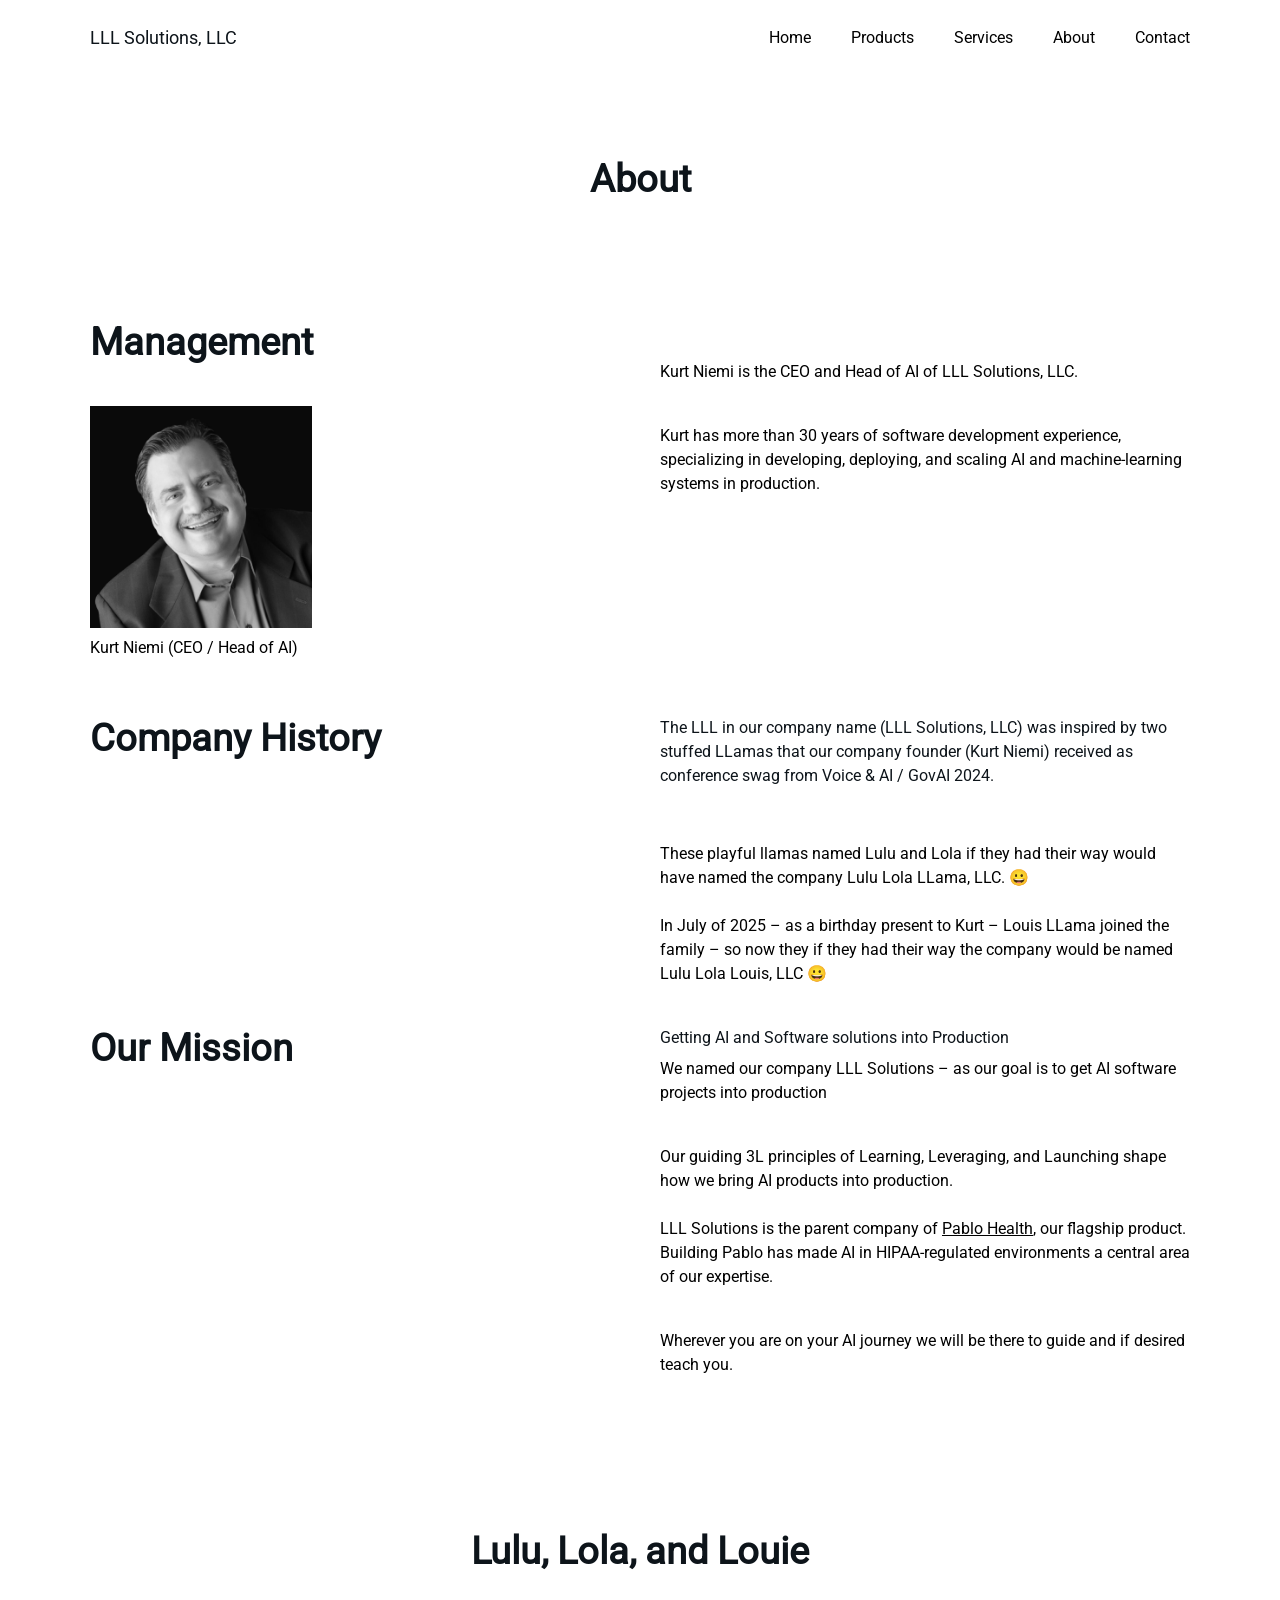
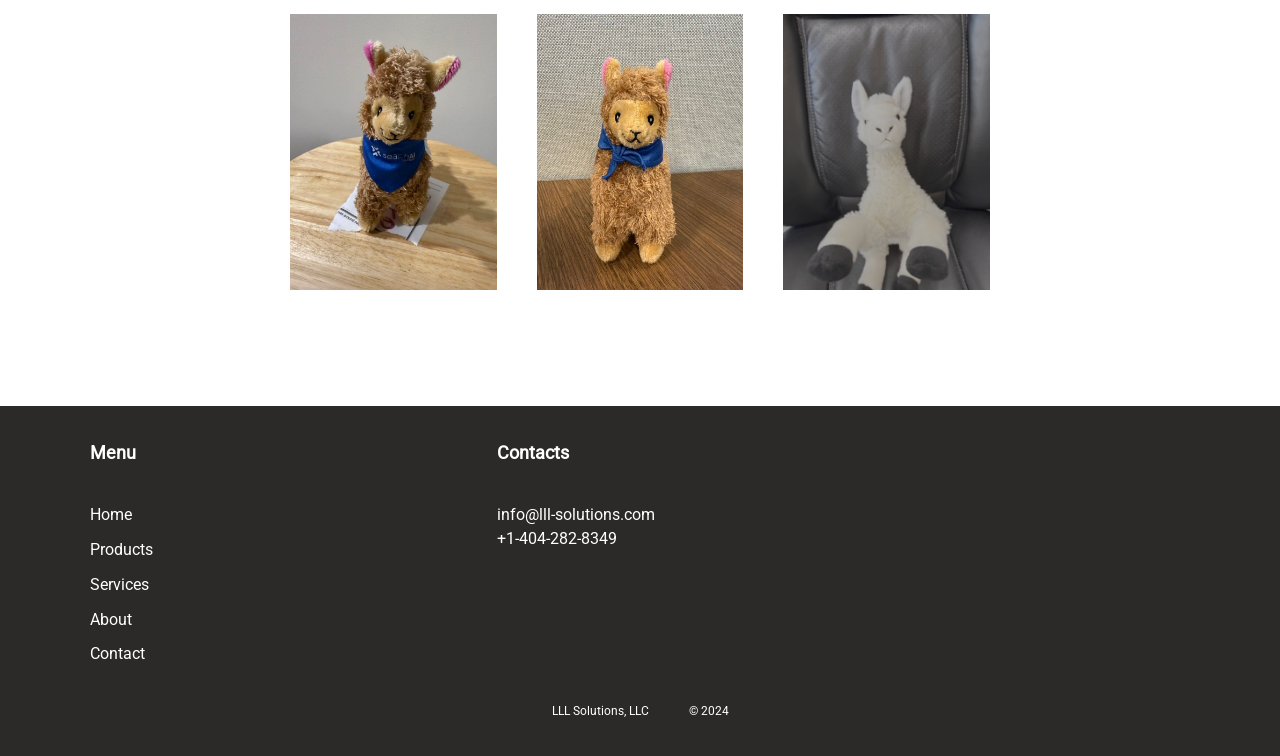
==== commit 3be016ef: "Position Pablo Health as LLL flagship product" ====
--- a/about/index.html
+++ b/about/index.html
@@ -214,7 +214,7 @@
 
 
 
-<p>Kurt has 20+ yeaers of software development expertise, specializing in developing, deploying, and scaling AI/ML solutions in production. </p>
+<p>Kurt has more than 30 years of software development experience, specializing in developing, deploying, and scaling AI and machine-learning systems in production.</p>
 
 
 
@@ -259,7 +259,7 @@
 
 
 
-<p>Our guiding 3L principles of Learning, Leveraging, and Launching are our magic recipe to success. <br><br>We leverage the 3L&#8217;s to power the development of our own products, such as Thankful Thoughts, as well as to bring your AI projects and solutions to life.</p>
+<p>Our guiding 3L principles of Learning, Leveraging, and Launching shape how we bring AI products into production.<br><br>LLL Solutions is the parent company of <a href="https://pablo.health">Pablo Health</a>, our flagship product. Building Pablo has made AI in HIPAA-regulated environments a central area of our expertise.</p>
 
 
 
@@ -420,4 +420,4 @@
 </html>
 
 
-<!-- Page cached by LiteSpeed Cache 7.9.1 on 2026-09-25 06:48:38 -->+<!-- Page cached by LiteSpeed Cache 7.9.1 on 2026-09-25 06:48:38 -->
